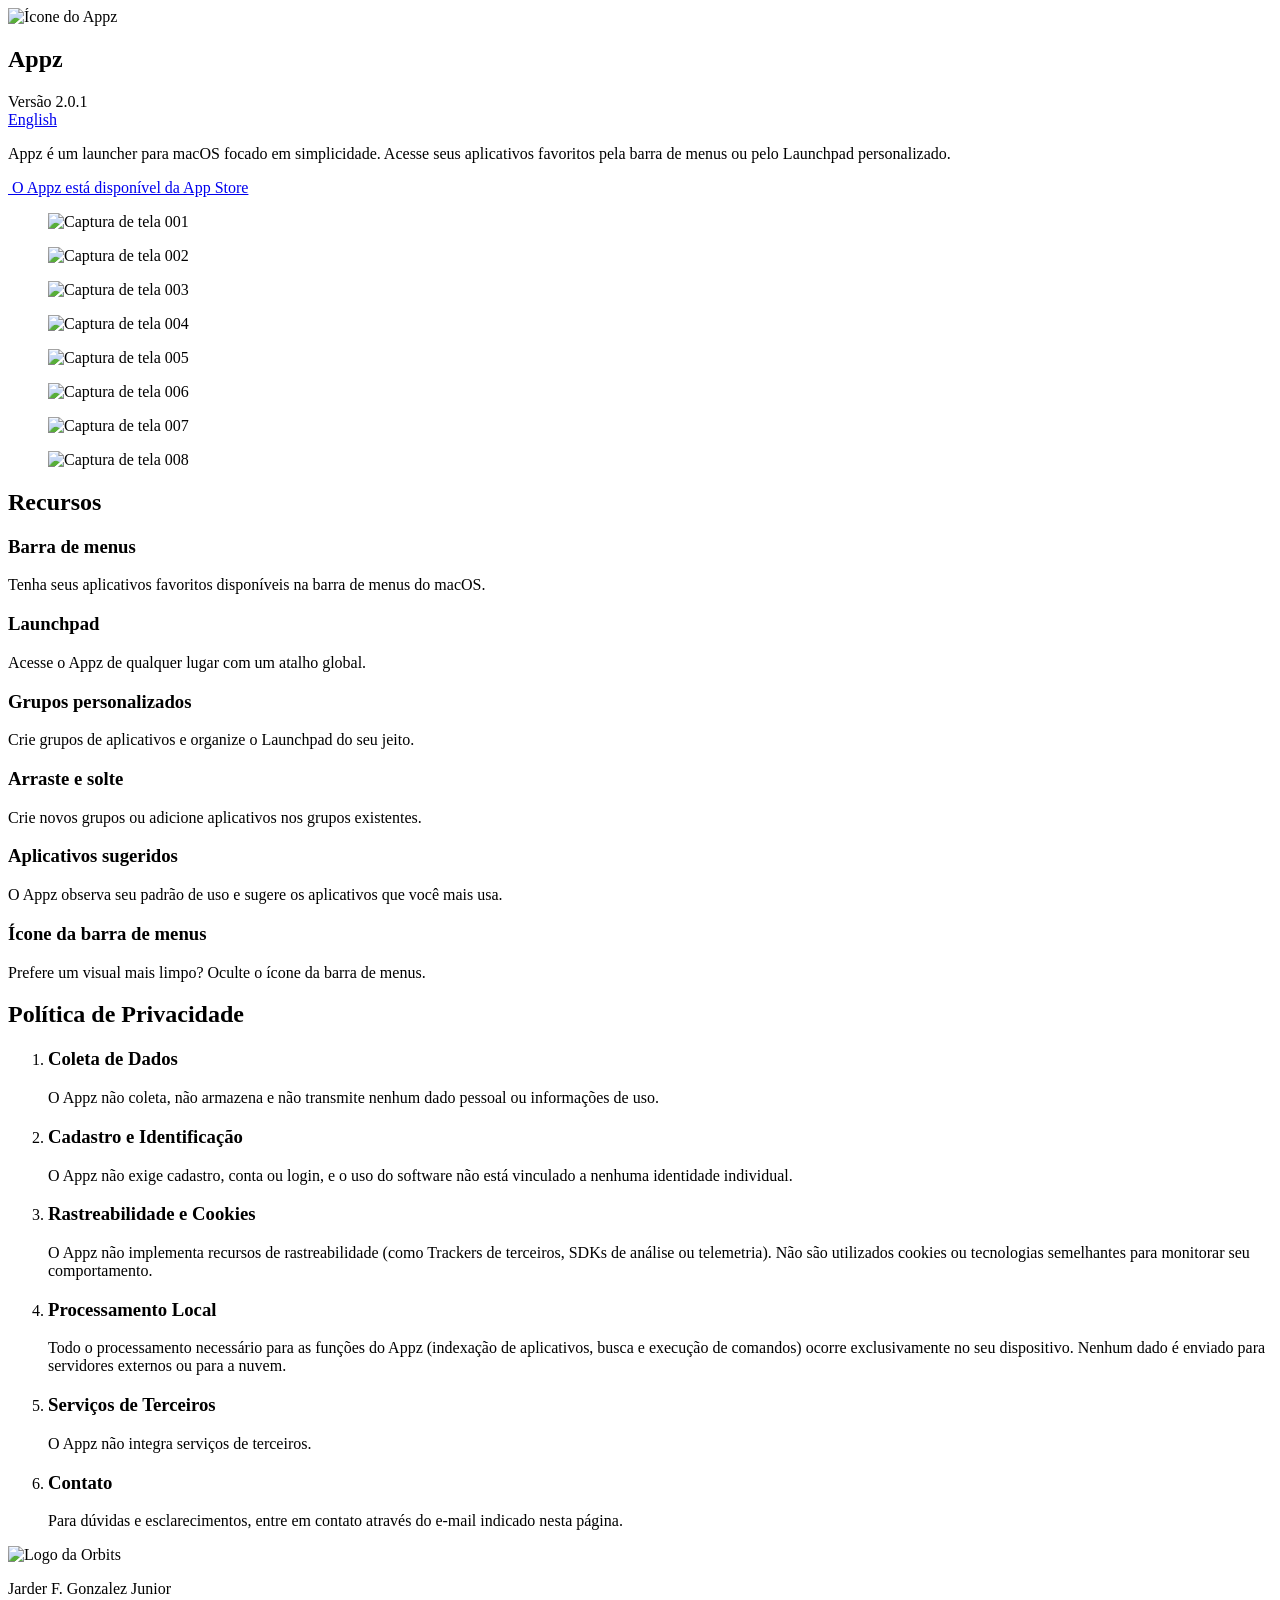
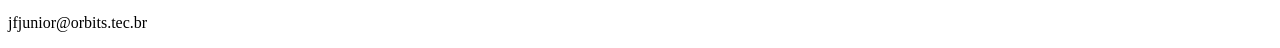
==== index.html @ dc132d1a "WIP" ====
<!doctype html>
<html lang="pt-BR">
  <head>
    <meta charset="UTF-8" />
    <meta name="viewport" content="width=device-width, initial-scale=1.0" />
    <title>Appz</title>
    <link rel="icon" href="assets/favicon.ico" sizes="any" />
    <link rel="icon" type="image/png" href="assets/favicon-32.png" sizes="32x32" />
    <link rel="icon" type="image/png" href="assets/favicon-16.png" sizes="16x16" />
    <link rel="apple-touch-icon" href="assets/appz-icon-128.png" />
    <link rel="stylesheet" href="style.css" />
  </head>
  <body>
    <main class="hero">
      <div class="hero-content">
        <section class="brand" aria-label="Apresentação do Appz">
          <div class="brand-main">
            <img
              src="assets/appz-icon-128.png"
              alt="Ícone do Appz"
              class="brand-icon"
              width="64"
              height="64"
            />
            <div class="brand-copy">
              <h1>Appz</h1>
              <span class="brand-version">Versão 2.0.1</span>
            </div>
          </div>
          <div class="brand-actions">
            <a class="brand-pill" href="index-en.html">English</a>
          </div>
        </section>

        <p class="hero-highlight">
          Appz é um launcher para macOS focado em simplicidade. Acesse seus aplicativos
          favoritos pela barra de menus ou pelo Launchpad personalizado.
        </p>
        <a
          class="appstore-note"
          href="https://apps.apple.com/br/app/appz/id6760345561?mt=12"
          aria-label="Abrir Appz na App Store"
        >
          <img
            class="appstore-note-icon"
            src="assets/app-store-logo.png"
            alt=""
            aria-hidden="true"
          />
          <span>O Appz está disponível da App Store</span>
        </a>
        <section class="carousel" aria-label="Capturas de tela do Appz">
          <div class="carousel-viewport">
            <div class="carousel-track">
              <figure class="slide" style="--slide-delay: 0">
                <img src="assets/carrossel/001.png" alt="Captura de tela 001" />
              </figure>
              <figure class="slide" style="--slide-delay: 1">
                <img src="assets/carrossel/002.png" alt="Captura de tela 002" />
              </figure>
              <figure class="slide" style="--slide-delay: 2">
                <img src="assets/carrossel/003.png" alt="Captura de tela 003" />
              </figure>
              <figure class="slide" style="--slide-delay: 3">
                <img src="assets/carrossel/004.png" alt="Captura de tela 004" />
              </figure>
              <figure class="slide" style="--slide-delay: 4">
                <img src="assets/carrossel/005.png" alt="Captura de tela 005" />
              </figure>
              <figure class="slide" style="--slide-delay: 5">
                <img src="assets/carrossel/006.png" alt="Captura de tela 006" />
              </figure>
              <figure class="slide" style="--slide-delay: 6">
                <img src="assets/carrossel/007.png" alt="Captura de tela 007" />
              </figure>
              <figure class="slide" style="--slide-delay: 7">
                <img src="assets/carrossel/008.png" alt="Captura de tela 008" />
              </figure>
            </div>
          </div>
        </section>

        <section id="recursos" class="features" aria-label="Recursos do Appz">
          <h2>Recursos</h2>
          <div class="features-grid">
            <article class="feature-card">
              <h3>Barra de menus</h3>
              <p>Tenha seus aplicativos favoritos disponíveis na barra de menus do macOS.</p>
            </article>
            <article class="feature-card">
              <h3>Launchpad</h3>
              <p>Acesse o Appz de qualquer lugar com um atalho global.</p>
            </article>
            <article class="feature-card">
              <h3>Grupos personalizados</h3>
              <p>Crie grupos de aplicativos e organize o Launchpad do seu jeito.</p>
            </article>
            <article class="feature-card">
              <h3>Arraste e solte</h3>
              <p>Crie novos grupos ou adicione aplicativos nos grupos existentes.</p>
            </article>
            <article class="feature-card">
              <h3>Aplicativos sugeridos</h3>
              <p>O Appz observa seu padrão de uso e sugere os aplicativos que você mais usa.</p>
            </article>
            <article class="feature-card">
              <h3>Ícone da barra de menus</h3>
              <p>Prefere um visual mais limpo? Oculte o ícone da barra de menus.</p>
            </article>
          </div>
        </section>

        <section id="privacidade" class="privacy" aria-label="Política de privacidade do Appz">
          <h2>Política de Privacidade</h2>
          <ol>
            <li>
              <h3>Coleta de Dados</h3>
              <p>O Appz não coleta, não armazena e não transmite nenhum dado pessoal ou informações de uso.</p>
            </li>
            <li>
              <h3>Cadastro e Identificação</h3>
              <p>
                O Appz não exige cadastro, conta ou login, e o uso do software não está vinculado a
                nenhuma identidade individual.
              </p>
            </li>
            <li>
              <h3>Rastreabilidade e Cookies</h3>
              <p>
                O Appz não implementa recursos de rastreabilidade (como Trackers de terceiros, SDKs de
                análise ou telemetria). Não são utilizados cookies ou tecnologias semelhantes para
                monitorar seu comportamento.
              </p>
            </li>
            <li>
              <h3>Processamento Local</h3>
              <p>
                Todo o processamento necessário para as funções do Appz (indexação de aplicativos, busca
                e execução de comandos) ocorre exclusivamente no seu dispositivo. Nenhum dado é enviado
                para servidores externos ou para a nuvem.
              </p>
            </li>
            <li>
              <h3>Serviços de Terceiros</h3>
              <p>O Appz não integra serviços de terceiros.</p>
            </li>
            <li>
              <h3>Contato</h3>
              <p>Para dúvidas e esclarecimentos, entre em contato através do e-mail indicado nesta página.</p>
            </li>
          </ol>
        </section>

        <footer class="site-footer">
          <img
            src="assets/orbits-logo-light.png"
            alt="Logo da Orbits"
            class="site-footer-logo"
          />
          <div class="site-footer-copy">
            <p class="site-footer-name">Jarder F. Gonzalez Junior</p>
            <p class="site-footer-email">jfjunior@orbits.tec.br</p>
          </div>
        </footer>
      </div>
    </main>
  </body>
</html>
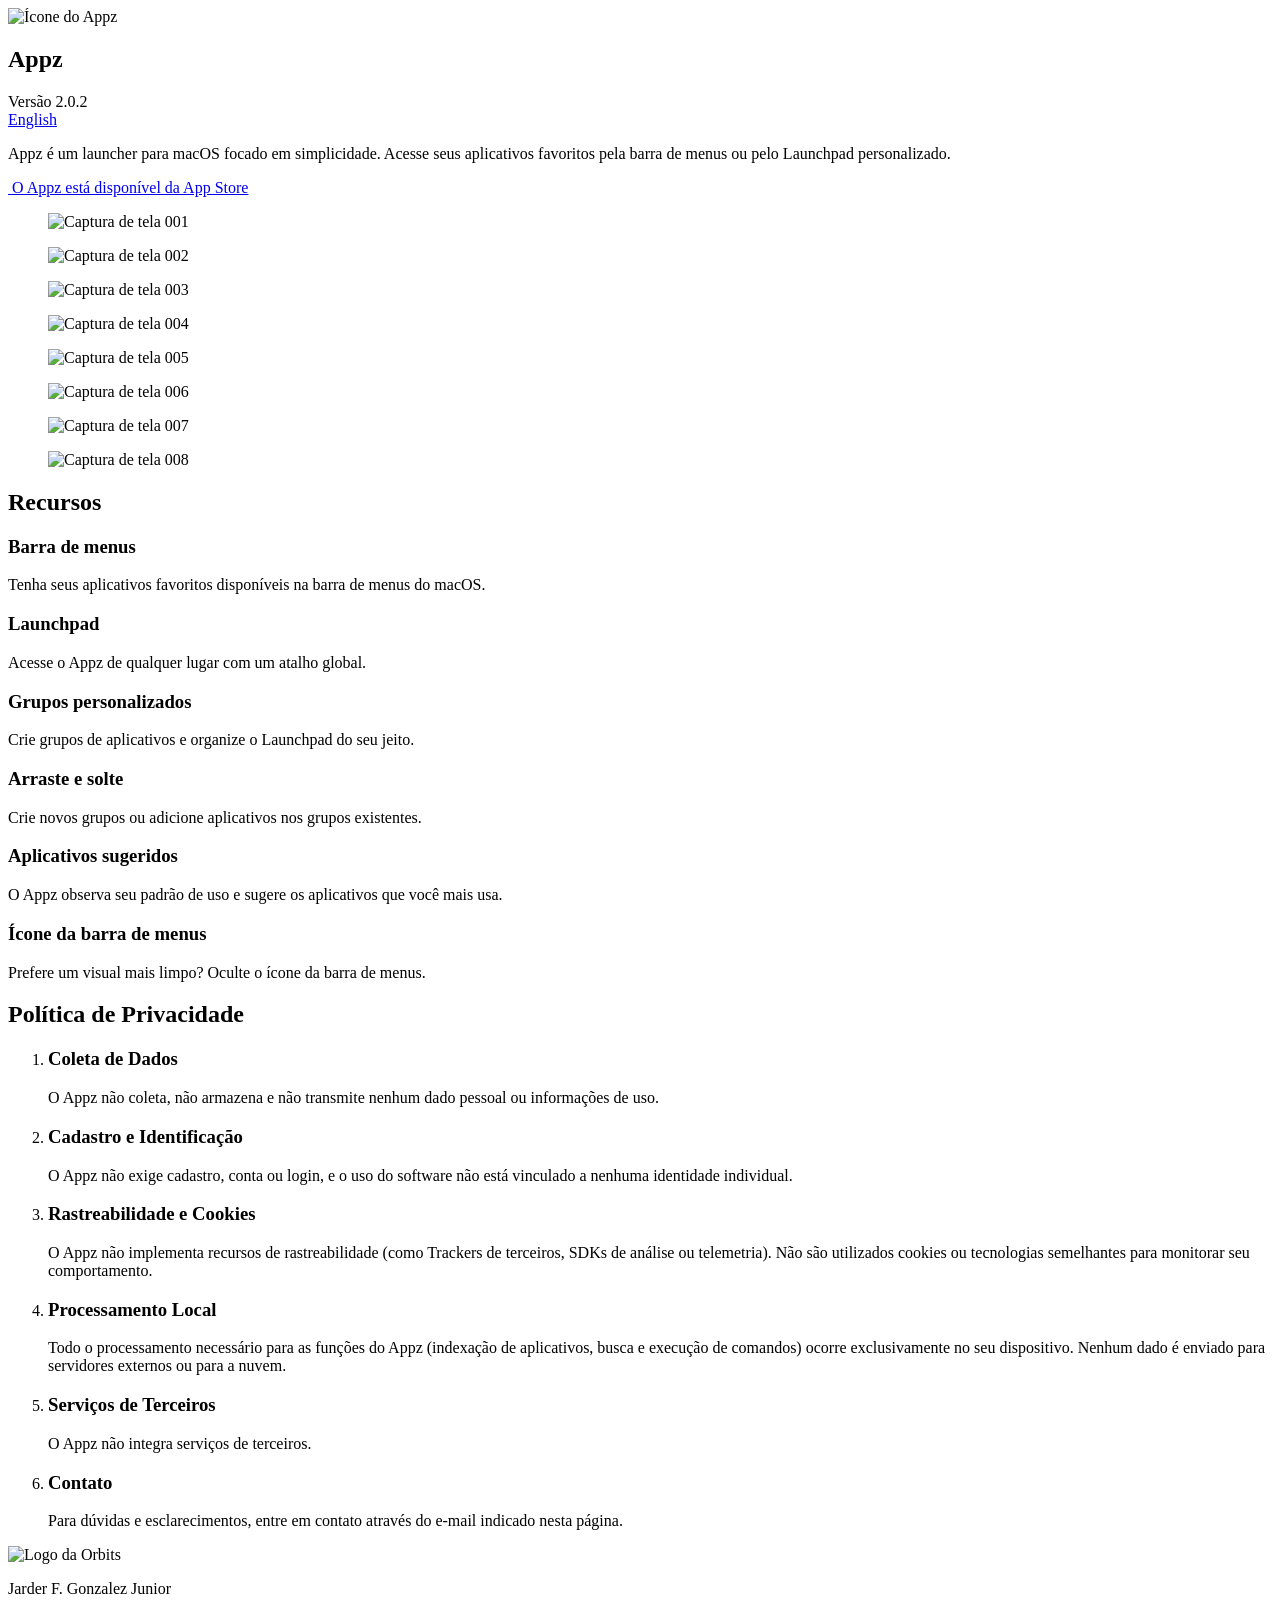
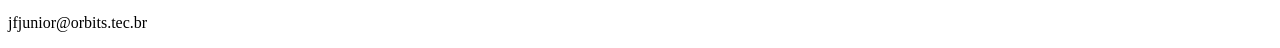
==== commit 68e76d95: "Update brand version to 2.0.2" ====
--- a/index.html
+++ b/index.html
@@ -24,7 +24,7 @@
             />
             <div class="brand-copy">
               <h1>Appz</h1>
-              <span class="brand-version">Versão 2.0.1</span>
+              <span class="brand-version">Versão 2.0.2</span>
             </div>
           </div>
           <div class="brand-actions">
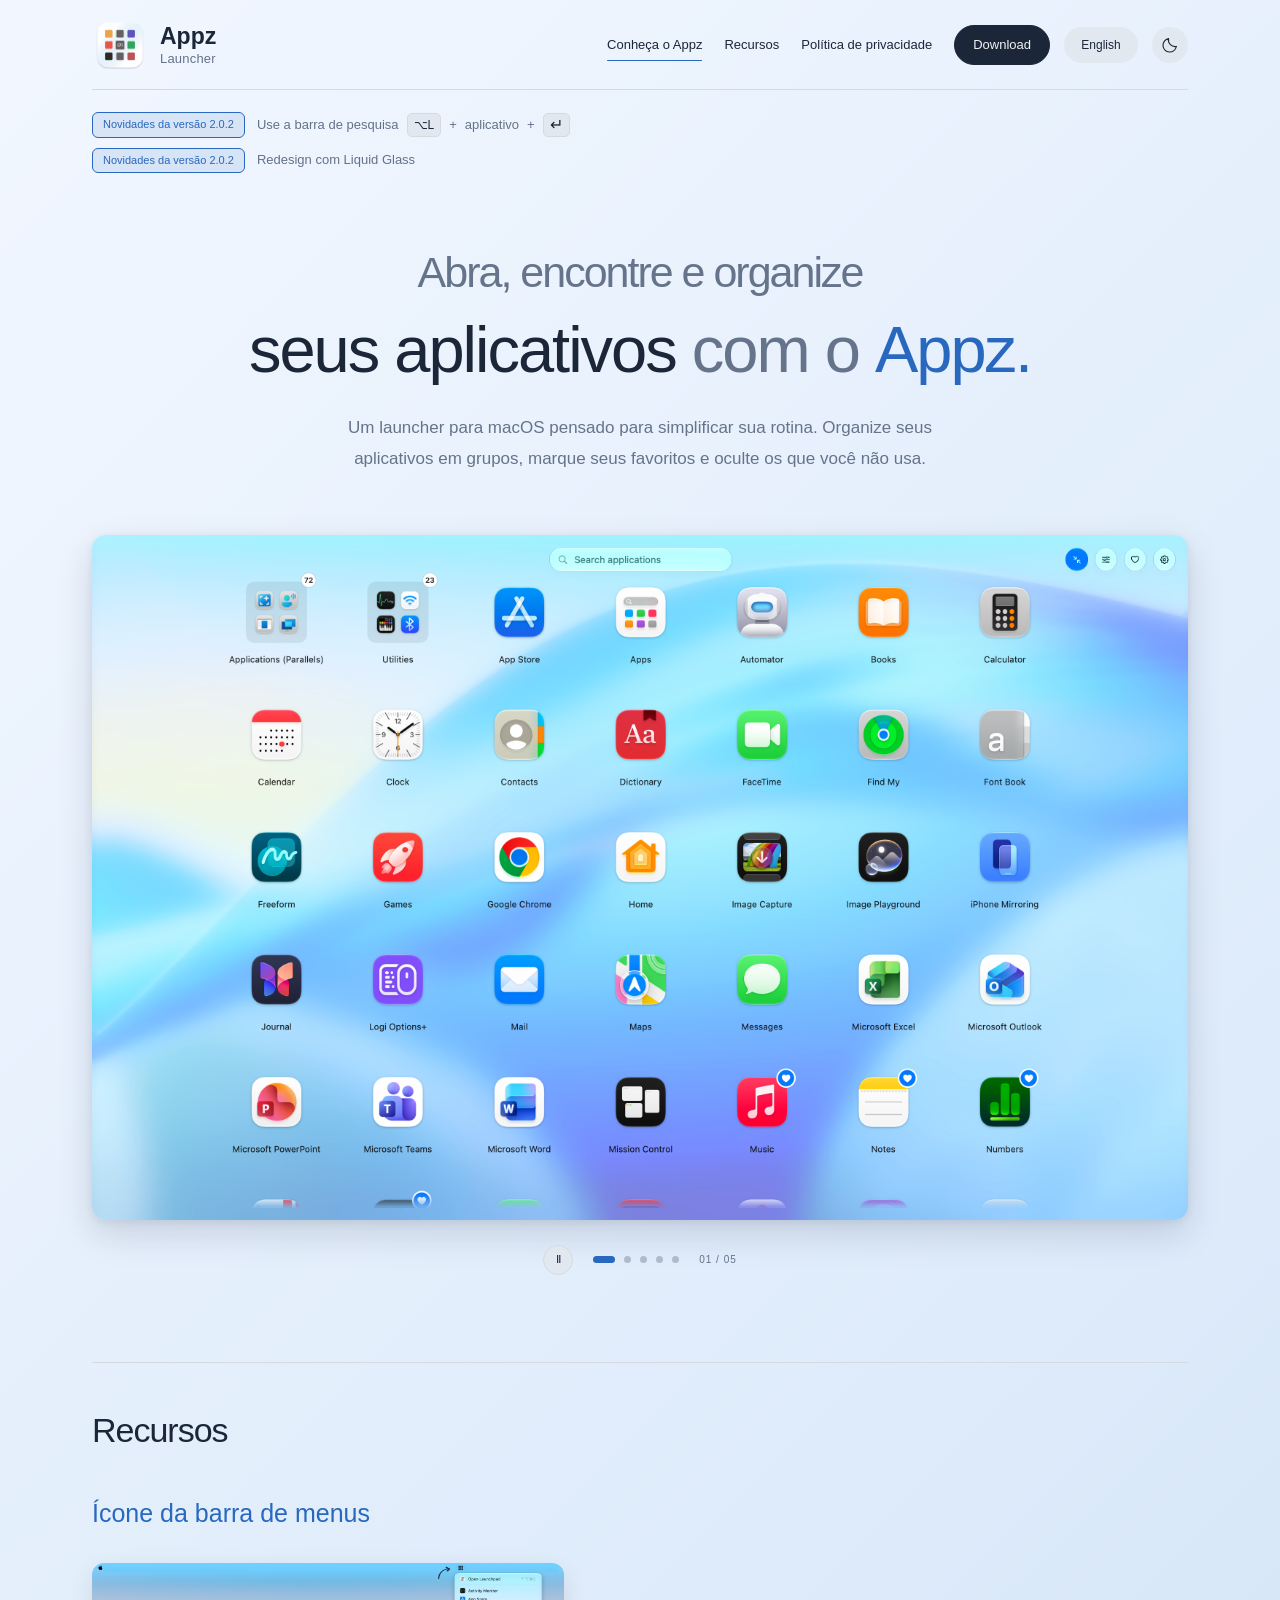
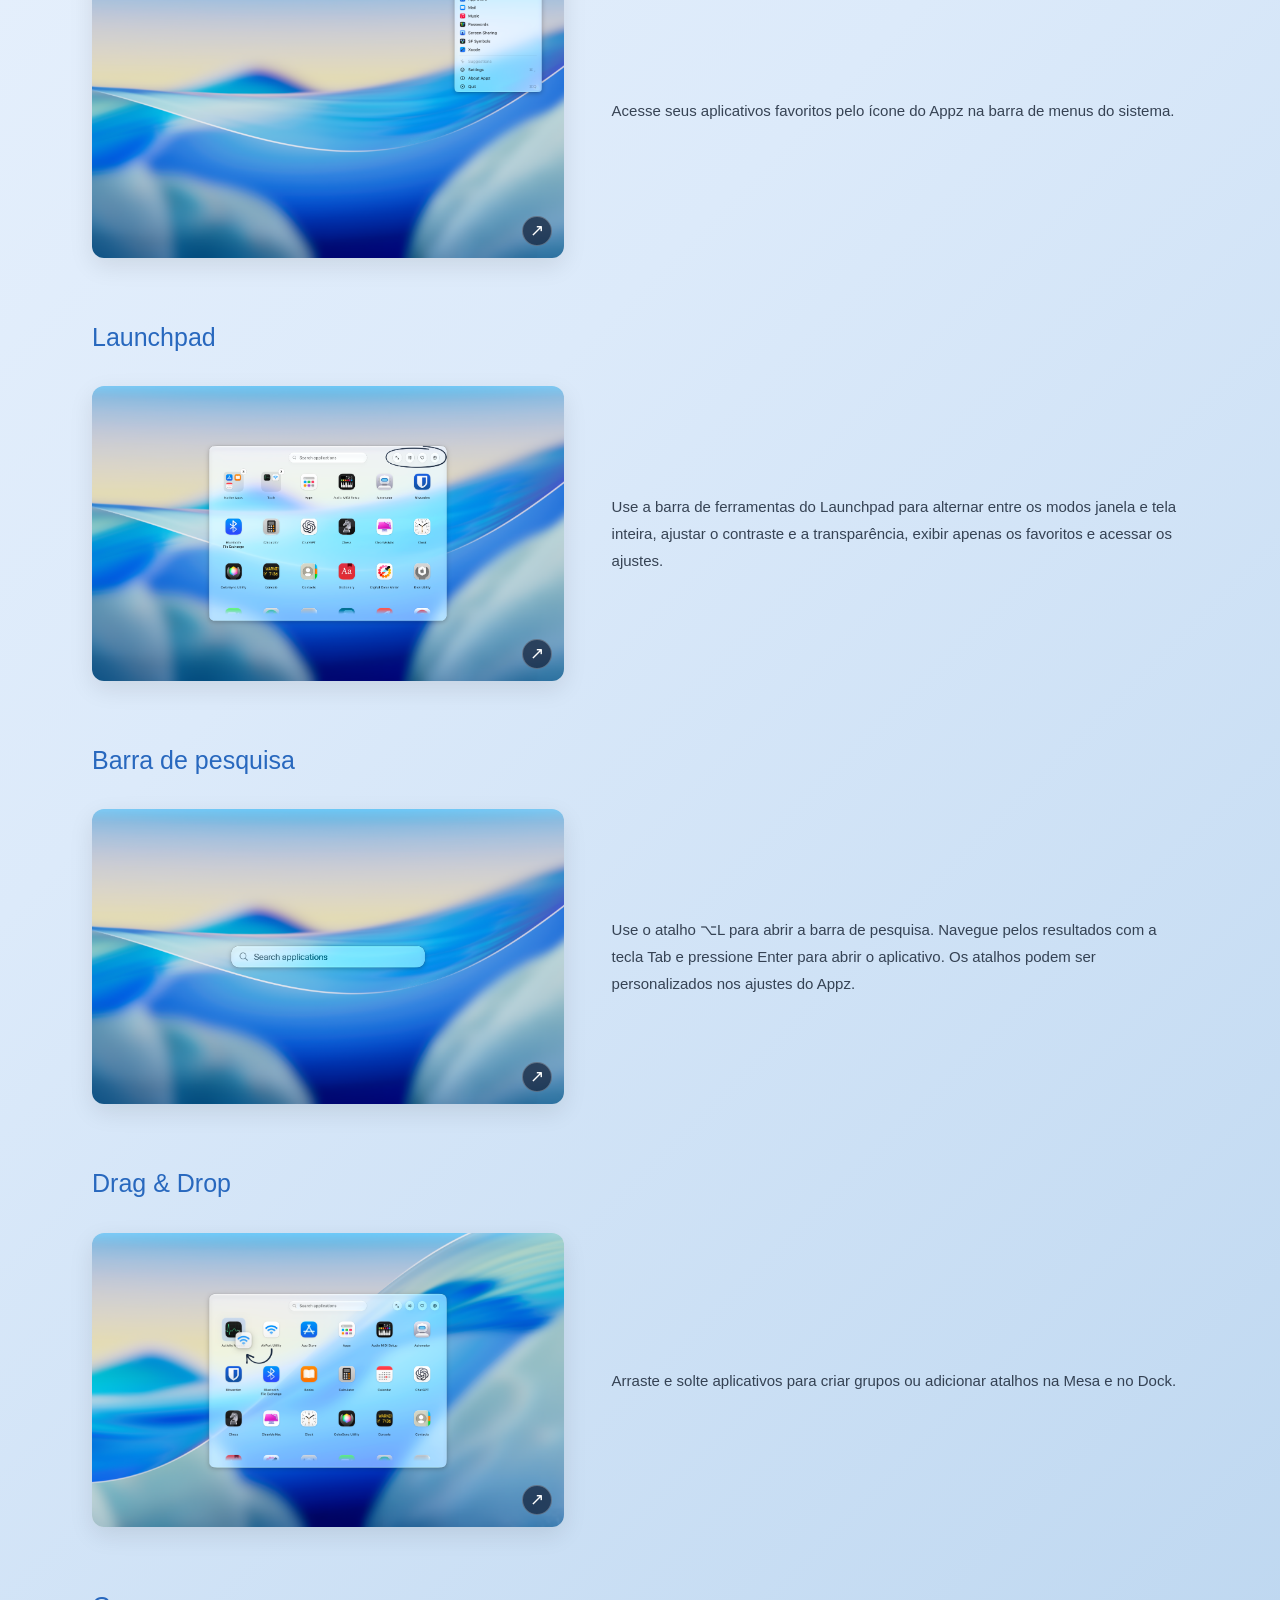
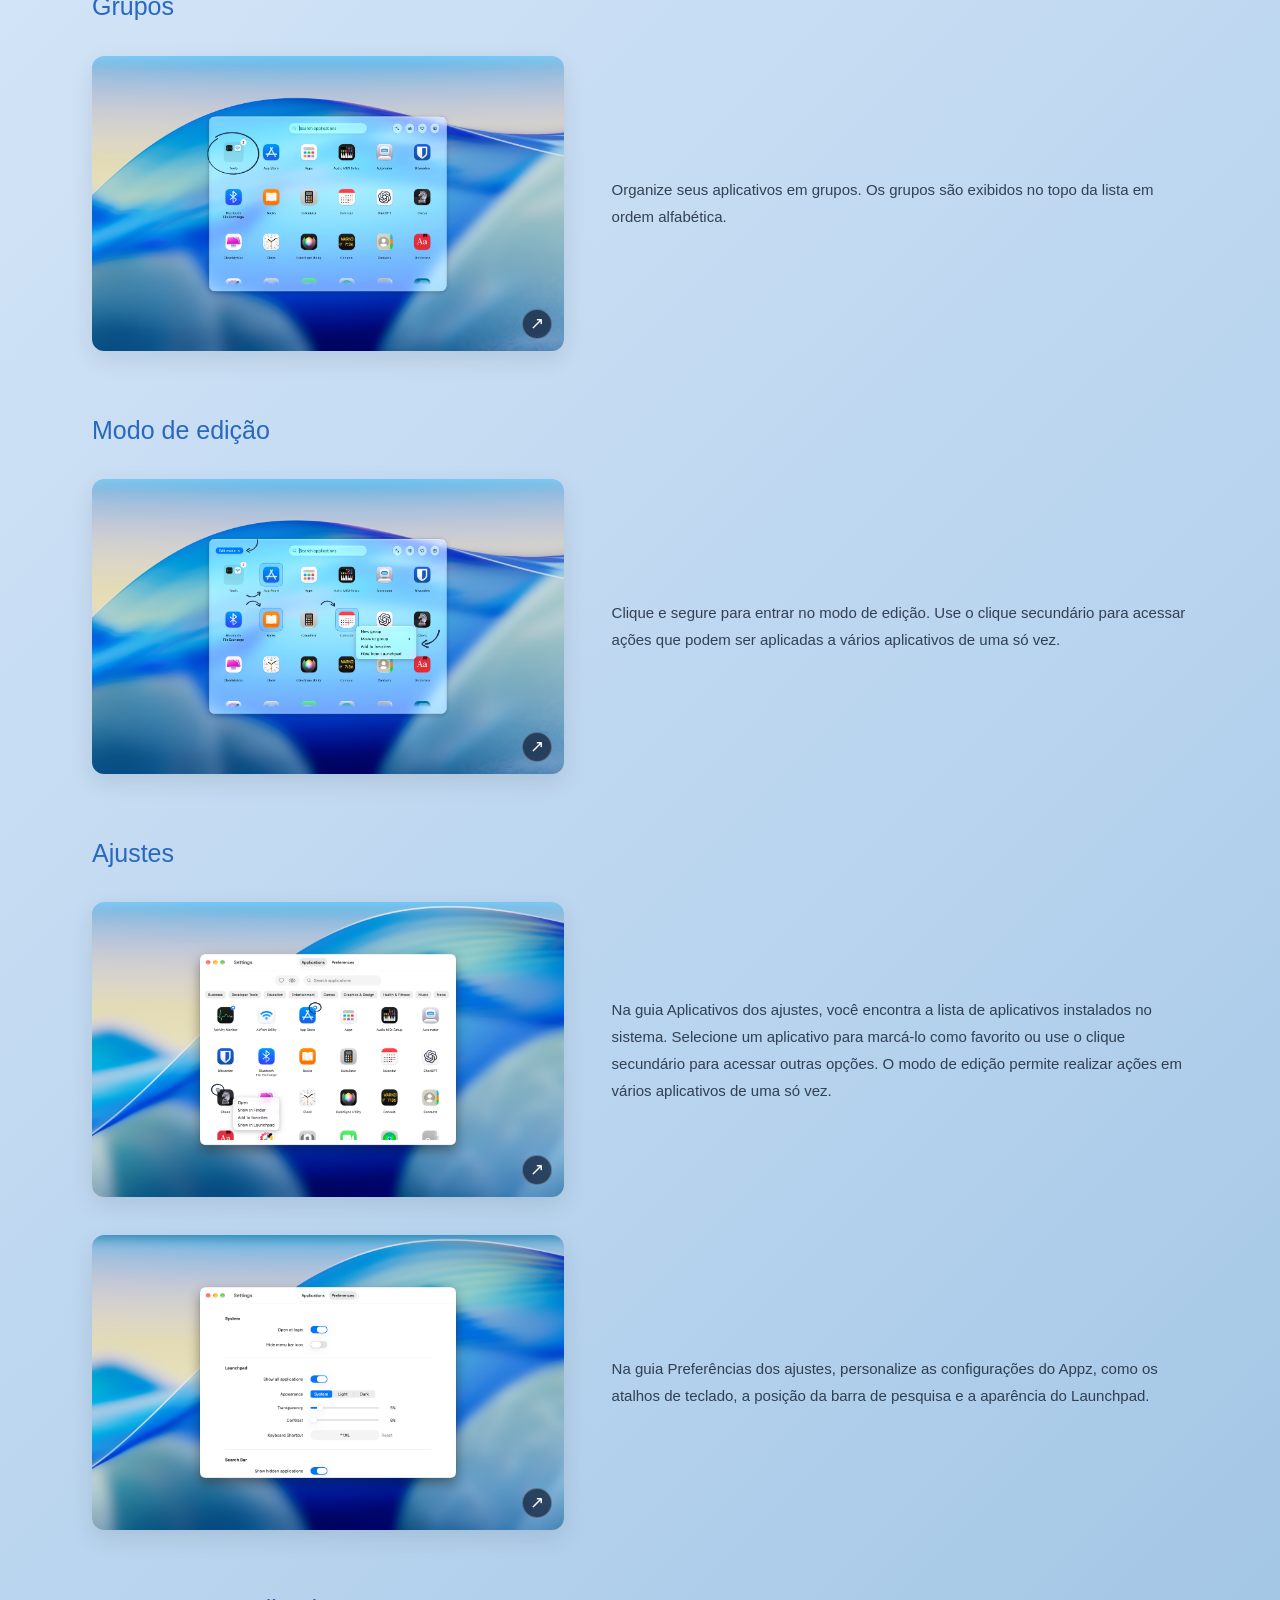
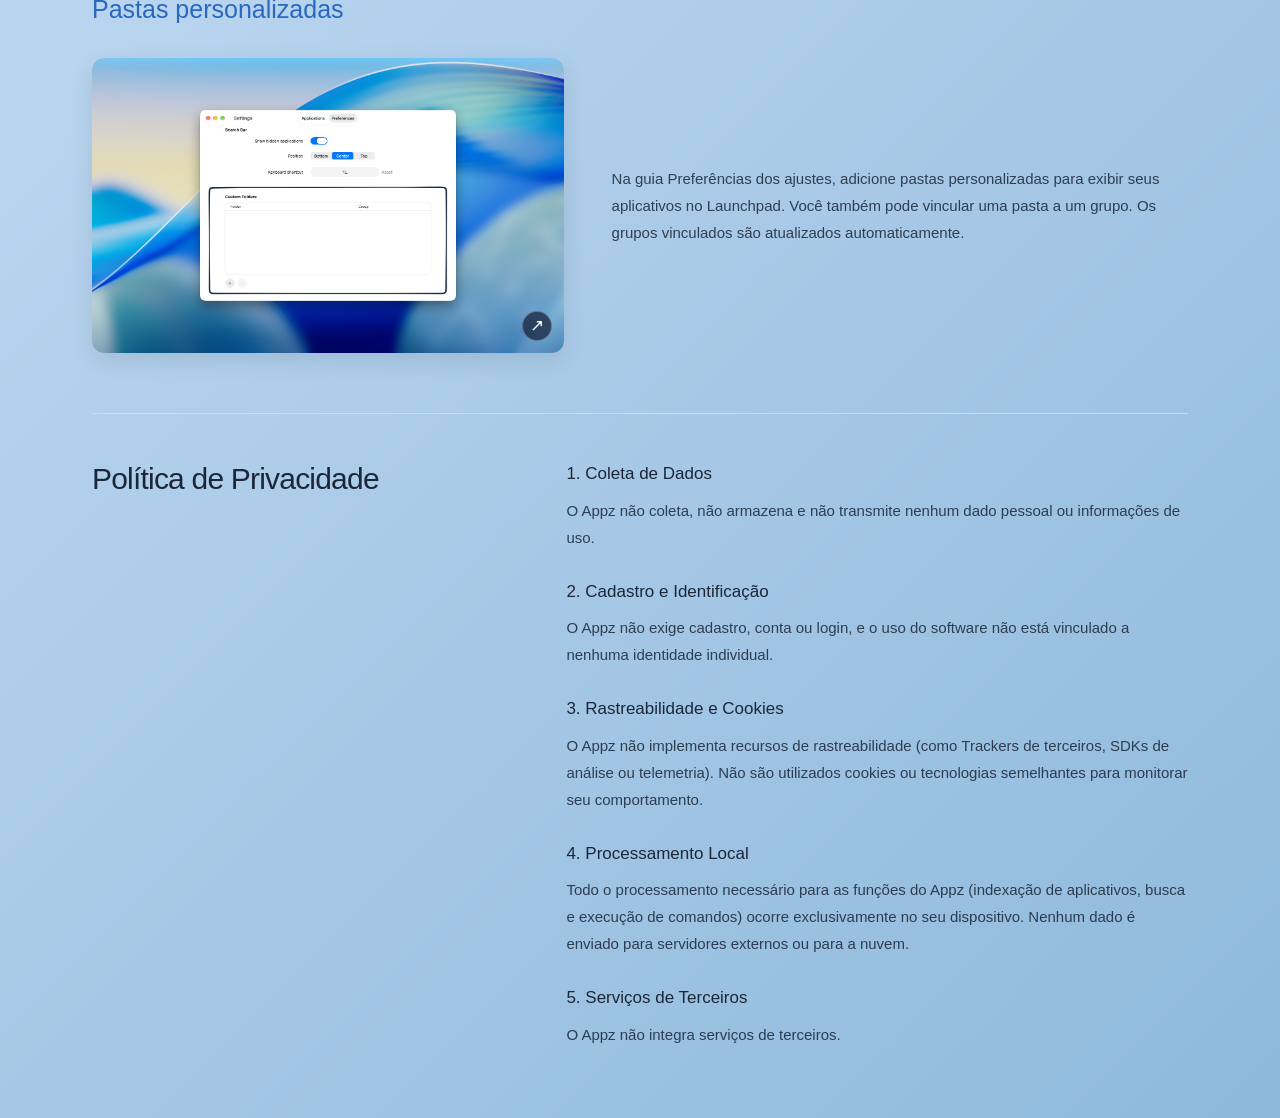
==== commit 43e7e04d: "Release 2.0.2" ====
--- a/index.html
+++ b/index.html
@@ -1,168 +1,84 @@
 <!doctype html>
 <html lang="pt-BR">
-  <head>
-    <meta charset="UTF-8" />
-    <meta name="viewport" content="width=device-width, initial-scale=1.0" />
-    <title>Appz</title>
-    <link rel="icon" href="assets/favicon.ico" sizes="any" />
-    <link rel="icon" type="image/png" href="assets/favicon-32.png" sizes="32x32" />
-    <link rel="icon" type="image/png" href="assets/favicon-16.png" sizes="16x16" />
-    <link rel="apple-touch-icon" href="assets/appz-icon-128.png" />
-    <link rel="stylesheet" href="style.css" />
-  </head>
-  <body>
-    <main class="hero">
-      <div class="hero-content">
-        <section class="brand" aria-label="Apresentação do Appz">
-          <div class="brand-main">
-            <img
-              src="assets/appz-icon-128.png"
-              alt="Ícone do Appz"
-              class="brand-icon"
-              width="64"
-              height="64"
-            />
-            <div class="brand-copy">
-              <h1>Appz</h1>
-              <span class="brand-version">Versão 2.0.2</span>
-            </div>
-          </div>
-          <div class="brand-actions">
-            <a class="brand-pill" href="index-en.html">English</a>
-          </div>
-        </section>
+<head>
+<meta charset="utf-8"><meta name="viewport" content="width=device-width,initial-scale=1"><meta name="theme-color" content="#0c1017"><meta name="description" content="Conheça o Appz, um launcher nativo em Swift para macOS. Seus aplicativos a um atalho de distância."><title>Appz — Abra, encontre e organize seus aplicativos.</title><link rel="icon" href="assets/appz-icon.png"><link rel="stylesheet" href="styles.css?v=release-rows-26"><script src="i18n.js?v=release-note-25"></script><script src="app.js?v=sheet-align-23"></script>
+</head>
+<body>
+<a class="skip" href="#conheca">Pular para o conteúdo</a>
+<header class="nav wrap">
+<a class="brand" href="#conheca" aria-label="Appz, início"><img src="assets/appz-icon.png" alt="" width="56" height="56"><span class="brand-name"><strong>Appz</strong><span class="brand-subtitle">Launcher</span></span></a>
+<div class="nav-right"><nav aria-label="Navegação principal"><a href="#conheca" aria-current="page">Conheça o Appz</a><a href="#recursos">Recursos</a><a href="#privacidade">Política de privacidade</a><a href="https://apps.apple.com/br/app/appz/id6760345561?mt=12" target="_blank" rel="noopener noreferrer" aria-label="Download do Appz na App Store (abre em nova aba)">Download</a></nav><button class="language-toggle" type="button" aria-label="Switch to English" title="Switch to English"><span aria-hidden="true">English</span></button><button class="theme-toggle" type="button" aria-label="Ativar tema claro" title="Ativar tema claro"><svg class="sun" viewBox="0 0 24 24" fill="none" stroke="currentColor" stroke-width="1.5" aria-hidden="true"><circle cx="12" cy="12" r="4"/><path d="M12 2v2m0 16v2M2 12h2m16 0h2M5 5l1.5 1.5m11 11L19 19M5 19l1.5-1.5m11-11L19 5"/></svg><svg class="moon" viewBox="0 0 24 24" fill="none" stroke="currentColor" stroke-width="1.5" aria-hidden="true"><path d="M20.5 14A9 9 0 0 1 10 3.5 9 9 0 1 0 20.5 14Z"/></svg></button></div>
+</header>
+<div class="release-note wrap"><span class="release-tag">Novidades da versão 2.0.2</span><p><span>Use a barra de pesquisa</span> <span class="release-shortcut"><kbd>⌥L</kbd><span aria-hidden="true">+</span><span class="release-app">aplicativo</span><span aria-hidden="true">+</span><kbd class="return-key" aria-label="Enter">↵</kbd></span></p></div>
+<div class="release-note release-note-following wrap"><span class="release-tag">Novidades da versão 2.0.2</span><p>Redesign com Liquid Glass</p></div>
 
-        <p class="hero-highlight">
-          Appz é um launcher para macOS focado em simplicidade. Acesse seus aplicativos
-          favoritos pela barra de menus ou pelo Launchpad personalizado.
-        </p>
-        <a
-          class="appstore-note"
-          href="https://apps.apple.com/br/app/appz/id6760345561?mt=12"
-          aria-label="Abrir Appz na App Store"
-        >
-          <img
-            class="appstore-note-icon"
-            src="assets/app-store-logo.png"
-            alt=""
-            aria-hidden="true"
-          />
-          <span>O Appz está disponível da App Store</span>
-        </a>
-        <section class="carousel" aria-label="Capturas de tela do Appz">
-          <div class="carousel-viewport">
-            <div class="carousel-track">
-              <figure class="slide" style="--slide-delay: 0">
-                <img src="assets/carrossel/001.png" alt="Captura de tela 001" />
-              </figure>
-              <figure class="slide" style="--slide-delay: 1">
-                <img src="assets/carrossel/002.png" alt="Captura de tela 002" />
-              </figure>
-              <figure class="slide" style="--slide-delay: 2">
-                <img src="assets/carrossel/003.png" alt="Captura de tela 003" />
-              </figure>
-              <figure class="slide" style="--slide-delay: 3">
-                <img src="assets/carrossel/004.png" alt="Captura de tela 004" />
-              </figure>
-              <figure class="slide" style="--slide-delay: 4">
-                <img src="assets/carrossel/005.png" alt="Captura de tela 005" />
-              </figure>
-              <figure class="slide" style="--slide-delay: 5">
-                <img src="assets/carrossel/006.png" alt="Captura de tela 006" />
-              </figure>
-              <figure class="slide" style="--slide-delay: 6">
-                <img src="assets/carrossel/007.png" alt="Captura de tela 007" />
-              </figure>
-              <figure class="slide" style="--slide-delay: 7">
-                <img src="assets/carrossel/008.png" alt="Captura de tela 008" />
-              </figure>
-            </div>
-          </div>
-        </section>
+<main>
+<section class="hero wrap" id="conheca" aria-label="Conheça o Appz"><h1><span class="headline-lead">Abra, encontre e organize</span><span class="headline-main">seus aplicativos <span class="headline-soft">com o</span> <span class="headline-appz">Appz.</span></span></h1>
+<p class="hero-description">Um launcher para macOS pensado para simplificar sua rotina. Organize seus aplicativos em grupos, marque seus favoritos e oculte os que você não usa.</p>
+<div class="product carousel" role="region" aria-roledescription="carrossel" aria-label="Imagens do Appz"><div class="carousel-viewport" tabindex="0" aria-label="Use as setas do teclado ou arraste para navegar"><div class="carousel-track"><div class="slide" role="group" aria-roledescription="slide" aria-label="1 de 5"><img src="assets/01.png" alt="Interface principal do Appz com busca, aplicativos, pastas e favoritos." width="3006" height="1902" draggable="false" fetchpriority="high"></div><div class="slide" role="group" aria-roledescription="slide" aria-label="2 de 5"><img src="assets/02.png" alt="Appz — captura de tela 02." width="2880" height="1800" draggable="false" ></div><div class="slide" role="group" aria-roledescription="slide" aria-label="3 de 5"><img src="assets/03.png" alt="Appz — captura de tela 03." width="2880" height="1800" draggable="false" ></div><div class="slide" role="group" aria-roledescription="slide" aria-label="4 de 5"><img src="assets/04.png" alt="Appz — captura de tela 04." width="2880" height="1800" draggable="false" ></div><div class="slide" role="group" aria-roledescription="slide" aria-label="5 de 5"><img src="assets/05.png" alt="Appz — captura de tela 05." width="2880" height="1800" draggable="false" ></div></div></div><div class="carousel-controls"><button class="carousel-pause" type="button" aria-label="Pausar apresentação">Ⅱ</button><div class="carousel-dots" aria-label="Escolher imagem"><button type="button" data-slide="0" aria-label="Mostrar imagem 1" aria-current="true"></button><button type="button" data-slide="1" aria-label="Mostrar imagem 2" aria-current="false"></button><button type="button" data-slide="2" aria-label="Mostrar imagem 3" aria-current="false"></button><button type="button" data-slide="3" aria-label="Mostrar imagem 4" aria-current="false"></button><button type="button" data-slide="4" aria-label="Mostrar imagem 5" aria-current="false"></button></div><span class="carousel-count" aria-live="off">01 / 05</span></div></div>
+</section>
 
-        <section id="recursos" class="features" aria-label="Recursos do Appz">
-          <h2>Recursos</h2>
-          <div class="features-grid">
-            <article class="feature-card">
-              <h3>Barra de menus</h3>
-              <p>Tenha seus aplicativos favoritos disponíveis na barra de menus do macOS.</p>
-            </article>
-            <article class="feature-card">
-              <h3>Launchpad</h3>
-              <p>Acesse o Appz de qualquer lugar com um atalho global.</p>
-            </article>
-            <article class="feature-card">
-              <h3>Grupos personalizados</h3>
-              <p>Crie grupos de aplicativos e organize o Launchpad do seu jeito.</p>
-            </article>
-            <article class="feature-card">
-              <h3>Arraste e solte</h3>
-              <p>Crie novos grupos ou adicione aplicativos nos grupos existentes.</p>
-            </article>
-            <article class="feature-card">
-              <h3>Aplicativos sugeridos</h3>
-              <p>O Appz observa seu padrão de uso e sugere os aplicativos que você mais usa.</p>
-            </article>
-            <article class="feature-card">
-              <h3>Ícone da barra de menus</h3>
-              <p>Prefere um visual mais limpo? Oculte o ícone da barra de menus.</p>
-            </article>
-          </div>
-        </section>
+<section class="resources wrap" id="recursos" aria-labelledby="resources-title">
+<h2 id="resources-title">Recursos</h2>
+<div class="resource-subsection"><h3>Ícone da barra de menus</h3>
+<article class="resource-row">
+<button type="button" class="resource-image" data-images="resources/menubar_01.png" aria-label="Explorar imagem do Ícone da barra de menus"><img src="resources/menubar_01.png" alt="Appz — Ícone da barra de menus." loading="lazy"><span class="expand-mark" aria-hidden="true">↗</span></button>
+<div class="resource-copy"><p>Acesse seus aplicativos favoritos pelo ícone do Appz na barra de menus do sistema.</p></div>
+</article></div>
 
-        <section id="privacidade" class="privacy" aria-label="Política de privacidade do Appz">
-          <h2>Política de Privacidade</h2>
-          <ol>
-            <li>
-              <h3>Coleta de Dados</h3>
-              <p>O Appz não coleta, não armazena e não transmite nenhum dado pessoal ou informações de uso.</p>
-            </li>
-            <li>
-              <h3>Cadastro e Identificação</h3>
-              <p>
-                O Appz não exige cadastro, conta ou login, e o uso do software não está vinculado a
-                nenhuma identidade individual.
-              </p>
-            </li>
-            <li>
-              <h3>Rastreabilidade e Cookies</h3>
-              <p>
-                O Appz não implementa recursos de rastreabilidade (como Trackers de terceiros, SDKs de
-                análise ou telemetria). Não são utilizados cookies ou tecnologias semelhantes para
-                monitorar seu comportamento.
-              </p>
-            </li>
-            <li>
-              <h3>Processamento Local</h3>
-              <p>
-                Todo o processamento necessário para as funções do Appz (indexação de aplicativos, busca
-                e execução de comandos) ocorre exclusivamente no seu dispositivo. Nenhum dado é enviado
-                para servidores externos ou para a nuvem.
-              </p>
-            </li>
-            <li>
-              <h3>Serviços de Terceiros</h3>
-              <p>O Appz não integra serviços de terceiros.</p>
-            </li>
-            <li>
-              <h3>Contato</h3>
-              <p>Para dúvidas e esclarecimentos, entre em contato através do e-mail indicado nesta página.</p>
-            </li>
-          </ol>
-        </section>
+<div class="resource-subsection"><h3>Launchpad</h3>
+<article class="resource-row">
+<button type="button" class="resource-image" data-images="resources/launcher_01.png,resources/launcher_02.png,resources/launcher_03.png,resources/launcher_04.png" aria-label="Explorar imagens do Launchpad"><img src="resources/launcher_01.png" alt="Appz — Launchpad, imagem 1." loading="lazy"><span class="expand-mark" aria-hidden="true">↗</span></button>
+<div class="resource-copy"><p>Use a barra de ferramentas do Launchpad para alternar entre os modos janela e tela inteira, ajustar o contraste e a transparência, exibir apenas os favoritos e acessar os ajustes.</p></div>
+</article></div>
+<div class="resource-subsection"><h3>Barra de pesquisa</h3>
+<article class="resource-row">
+<button type="button" class="resource-image" data-images="resources/searchbar_01.png,resources/searchbar_02.png" aria-label="Explorar imagens da Barra de pesquisa"><img src="resources/searchbar_01.png" alt="Appz — Barra de pesquisa, imagem 1." loading="lazy"><span class="expand-mark" aria-hidden="true">↗</span></button>
+<div class="resource-copy"><p>Use o atalho ⌥L para abrir a barra de pesquisa. Navegue pelos resultados com a tecla Tab e pressione Enter para abrir o aplicativo. Os atalhos podem ser personalizados nos ajustes do Appz.</p></div>
+</article></div>
 
-        <footer class="site-footer">
-          <img
-            src="assets/orbits-logo-light.png"
-            alt="Logo da Orbits"
-            class="site-footer-logo"
-          />
-          <div class="site-footer-copy">
-            <p class="site-footer-name">Jarder F. Gonzalez Junior</p>
-            <p class="site-footer-email">jfjunior@orbits.tec.br</p>
-          </div>
-        </footer>
-      </div>
-    </main>
-  </body>
-</html>
+
+<div class="resource-subsection"><h3>Drag &amp; Drop</h3>
+<article class="resource-row">
+<button type="button" class="resource-image" data-images="resources/drag_01.png,resources/drag_02.png,resources/drag_03.png" aria-label="Explorar imagens de Drag &amp; Drop"><img src="resources/drag_01.png" alt="Appz — Drag &amp; Drop, imagem 1." loading="lazy"><span class="expand-mark" aria-hidden="true">↗</span></button>
+<div class="resource-copy"><p>Arraste e solte aplicativos para criar grupos ou adicionar atalhos na Mesa e no Dock.</p></div>
+</article></div>
+<div class="resource-subsection"><h3>Grupos</h3>
+<article class="resource-row">
+<button type="button" class="resource-image" data-images="resources/group_01.png,resources/group_02.png,resources/group_03.png" aria-label="Explorar imagens de Grupos"><img src="resources/group_01.png" alt="Appz — Grupos, imagem 1." loading="lazy"><span class="expand-mark" aria-hidden="true">↗</span></button>
+<div class="resource-copy"><p>Organize seus aplicativos em grupos. Os grupos são exibidos no topo da lista em ordem alfabética.</p></div>
+</article></div>
+<div class="resource-subsection"><h3>Modo de edição</h3>
+<article class="resource-row">
+<button type="button" class="resource-image" data-images="resources/edit_01.png,resources/edit_02.png" aria-label="Explorar imagens do Modo de edição"><img src="resources/edit_01.png" alt="Appz — Modo de edição, imagem 1." loading="lazy"><span class="expand-mark" aria-hidden="true">↗</span></button>
+<div class="resource-copy"><p>Clique e segure para entrar no modo de edição. Use o clique secundário para acessar ações que podem ser aplicadas a vários aplicativos de uma só vez.</p></div>
+</article></div>
+<div class="resource-subsection"><h3>Ajustes</h3>
+<article class="resource-row">
+<button type="button" class="resource-image" data-images="resources/settings_01.png,resources/settings_02.png" aria-label="Explorar imagens de Ajustes"><img src="resources/settings_01.png" alt="Appz — Ajustes, imagem 1." loading="lazy"><span class="expand-mark" aria-hidden="true">↗</span></button>
+<div class="resource-copy"><p>Na guia Aplicativos dos ajustes, você encontra a lista de aplicativos instalados no sistema. Selecione um aplicativo para marcá-lo como favorito ou use o clique secundário para acessar outras opções. O modo de edição permite realizar ações em vários aplicativos de uma só vez.</p></div>
+</article>
+<article class="resource-row">
+<button type="button" class="resource-image" data-images="resources/settings_03.png" aria-label="Explorar imagem das Preferências"><img src="resources/settings_03.png" alt="Appz — Ajustes, guia Preferências." loading="lazy"><span class="expand-mark" aria-hidden="true">↗</span></button>
+<div class="resource-copy"><p>Na guia Preferências dos ajustes, personalize as configurações do Appz, como os atalhos de teclado, a posição da barra de pesquisa e a aparência do Launchpad.</p></div>
+</article></div>
+<div class="resource-subsection"><h3>Pastas personalizadas</h3>
+<article class="resource-row">
+<button type="button" class="resource-image" data-images="resources/settings_04.png,resources/settings_05.png,resources/settings_06.png,resources/settings_07.png,resources/settings_08.png,resources/settings_09.png" aria-label="Explorar imagens de Pastas personalizadas"><img src="resources/settings_04.png" alt="Appz — Pastas personalizadas, imagem 1." loading="lazy"><span class="expand-mark" aria-hidden="true">↗</span></button>
+<div class="resource-copy"><p>Na guia Preferências dos ajustes, adicione pastas personalizadas para exibir seus aplicativos no Launchpad. Você também pode vincular uma pasta a um grupo. Os grupos vinculados são atualizados automaticamente.</p></div>
+</article></div>
+</section>
+<section class="privacy wrap" id="privacidade" aria-labelledby="privacy-title">
+<div class="privacy-heading"><h2 id="privacy-title">Política de Privacidade</h2></div>
+<div class="privacy-content">
+<article><h3>1. Coleta de Dados</h3><p>O Appz não coleta, não armazena e não transmite nenhum dado pessoal ou informações de uso.</p></article>
+<article><h3>2. Cadastro e Identificação</h3><p>O Appz não exige cadastro, conta ou login, e o uso do software não está vinculado a nenhuma identidade individual.</p></article>
+<article><h3>3. Rastreabilidade e Cookies</h3><p>O Appz não implementa recursos de rastreabilidade (como Trackers de terceiros, SDKs de análise ou telemetria). Não são utilizados cookies ou tecnologias semelhantes para monitorar seu comportamento.</p></article>
+<article><h3>4. Processamento Local</h3><p>Todo o processamento necessário para as funções do Appz (indexação de aplicativos, busca e execução de comandos) ocorre exclusivamente no seu dispositivo. Nenhum dado é enviado para servidores externos ou para a nuvem.</p></article>
+<article><h3>5. Serviços de Terceiros</h3><p>O Appz não integra serviços de terceiros.</p></article>
+</div>
+</section>
+</main>
+
+<dialog class="resource-sheet" aria-labelledby="sheet-subsection"><div class="sheet-content"><div class="sheet-heading"><span class="sheet-subsection" id="sheet-subsection"></span><div class="sheet-actions"><div class="sheet-navigation"><button class="sheet-prev" type="button" aria-label="Imagem anterior"><svg viewBox="0 0 24 24" fill="none" stroke="currentColor" stroke-width="1.7" stroke-linecap="round" stroke-linejoin="round" aria-hidden="true"><path d="m14 6-6 6 6 6"/></svg></button><span class="sheet-position" aria-live="polite"></span><button class="sheet-next" type="button" aria-label="Próxima imagem"><svg viewBox="0 0 24 24" fill="none" stroke="currentColor" stroke-width="1.7" stroke-linecap="round" stroke-linejoin="round" aria-hidden="true"><path d="m10 6 6 6-6 6"/></svg></button></div><button class="sheet-expand" type="button" aria-label="Expandir painel" title="Expandir painel" aria-pressed="false"><svg viewBox="0 0 24 24" fill="none" stroke="currentColor" stroke-width="1.7" stroke-linecap="round" stroke-linejoin="round" aria-hidden="true"><path class="expand-icon" d="M8 3H3v5m13-5h5v5M3 16v5h5m13-5v5h-5"/><path class="restore-icon" d="M3 8h5V3m13 5h-5V3M8 21v-5H3m13 5v-5h5"/></svg></button><button class="sheet-close" type="button" aria-label="Fechar imagem ampliada"><svg viewBox="0 0 24 24" fill="none" stroke="currentColor" stroke-width="1.7" stroke-linecap="round" stroke-linejoin="round" aria-hidden="true"><path d="M6 6l12 12M18 6L6 18"/></svg></button></div></div><div class="sheet-media"><img class="sheet-image" alt=""></div><p class="sheet-text"></p></div></dialog>
+</body></html>
--- a/styles.css
+++ b/styles.css
@@ -0,0 +1,233 @@
+/* Themes */
+:root {
+  color-scheme: dark;
+  --bg: #0c1017;
+  --text: #edf2fa;
+  --heading-muted: #929fb1;
+  --muted: #95a5bc;
+  --accent: #7ab6ff;
+  --line: #273241;
+  --control: #202c3b;
+}
+:root[data-theme="light"] {
+  color-scheme: light;
+  --bg: #f1f2f4;
+  --text: #1b2738;
+  --heading-muted: #65748a;
+  --muted: #63728a;
+  --accent: #2868be;
+  --line: #d5dae1;
+  --control: #e2e8f0;
+}
+
+/* Base and navigation */
+* { box-sizing: border-box; }
+html { min-height: 100%; background: #183653; scroll-behavior: smooth; scroll-padding-top: 30px; }
+body {
+  margin: 0;
+  min-height: 100vh;
+  overflow-x: hidden;
+  background: linear-gradient(135deg, #0b172b 0%, #152b48 35%, #254d70 70%, #3e7190 100%);
+  background-attachment: fixed;
+  background-size: 100vw 100vh;
+  color: var(--text);
+  font-family: -apple-system, BlinkMacSystemFont, "Segoe UI", sans-serif;
+  font-size: 17px;
+  font-weight: 400;
+  line-height: 1.7;
+  -webkit-font-smoothing: antialiased;
+}
+:root[data-theme="light"] body { background: linear-gradient(135deg, #f2f7ff 0%, #dceafa 35%, #b7d3ee 70%, #8eb9db 100%); }
+a { color: inherit; text-decoration: none; }
+button { font: inherit; }
+a, button { outline-offset: 5px; }
+:focus-visible { outline: 2px solid var(--accent); }
+.wrap { max-width: 1160px; margin: auto; padding-left: 32px; padding-right: 32px; }
+.skip { position: fixed; top: -100px; left: 20px; background: var(--accent); color: var(--bg); padding: 12px; z-index: 10; }
+.skip:focus { top: 10px; }
+.nav { min-height: 90px; display: flex; align-items: center; justify-content: space-between; gap: 24px; position: relative; }
+.nav::after { content: ""; position: absolute; bottom: 0; left: 32px; right: 32px; height: 1px; background: var(--line); }
+.brand { display: flex; align-items: center; gap: 12px; font-size: 23px; white-space: nowrap; }
+.brand img { width: 56px; height: 56px; flex-shrink: 0; object-fit: contain; }
+.brand-name { display: flex; flex-direction: column; justify-content: center; height: 48px; line-height: 1.1; gap: 3px; }
+.brand-name strong { font-size: 23px; font-weight: 700; }
+.brand-subtitle { font-size: 13px; font-weight: 400; letter-spacing: .2px; color: var(--muted); }
+.nav-right { margin-left: auto; display: flex; align-items: center; gap: 14px; }
+.nav nav { display: flex; align-items: center; gap: 22px; font-size: 13px; }
+.nav nav a { position: relative; padding: 8px 0; color: var(--text); }
+.nav nav a:hover { color: var(--accent); }
+.nav nav a[aria-current="page"]::after { content: ""; position: absolute; bottom: 3px; left: 0; width: 100%; height: 1px; border-radius: 2px; background: var(--accent); }
+.nav nav a:last-child { padding: 8px 18px; border-radius: 30px; background: var(--text); color: var(--bg); border: 1px solid var(--text); }
+.nav nav a:last-child:hover { background: var(--accent); border-color: var(--accent); color: var(--bg); }
+.theme-toggle, .language-toggle { flex-shrink: 0; display: grid; place-items: center; height: 36px; border: 0; background: var(--control); color: var(--text); cursor: pointer; }
+.theme-toggle { width: 36px; border-radius: 50%; }
+.theme-toggle svg { width: 18px; height: 18px; }
+.moon { display: none; }
+:root[data-theme="light"] .sun { display: none; }
+:root[data-theme="light"] .moon { display: block; }
+.language-toggle { min-width: 74px; padding: 0 12px; border-radius: 20px; line-height: 1; }
+.language-toggle span { font-size: 12px; line-height: 1.2; }
+.language-toggle:hover { box-shadow: 0 0 0 1px var(--accent); }
+
+/* Hero and slideshow */
+.hero { text-align: center; padding-top: 75px; padding-bottom: 0; }
+h1 { font-size: clamp(28px, 4.5vw, 52px); margin: 0 auto; max-width: 1000px; font-weight: 400; line-height: 1.16; letter-spacing: -2px; }
+.headline-lead { display: block; font-size: clamp(28px, 3.7vw, 43px); color: var(--heading-muted); margin-bottom: 14px; }
+.headline-main { display: block; font-size: clamp(38px, 5.5vw, 65px); color: var(--text); }
+.headline-soft { color: var(--heading-muted); }
+.headline-appz { color: var(--accent); font-weight: 500; }
+.product { margin: 60px 0 0; position: relative; }
+.carousel-viewport { overflow: hidden; border-radius: 14px; box-shadow: 0 10px 30px #00000020, 0 2px 8px #00000010; touch-action: pan-y; cursor: grab; aspect-ratio: 16/10; user-select: none; }
+:root[data-theme="light"] .carousel-viewport { box-shadow: 0 14px 35px #0c1c3425, 0 2px 8px #00000010; }
+.carousel-viewport.dragging { cursor: grabbing; }
+.carousel-track { display: flex; height: 100%; transition: transform 850ms cubic-bezier(.22, .68, .15, 1); will-change: transform; }
+.slide { flex: 0 0 100%; min-width: 0; height: 100%; display: flex; align-items: center; }
+.slide img { display: block; width: 100%; height: 100%; object-fit: cover; object-position: center; pointer-events: none; }
+.carousel-controls { position: relative; display: flex; align-items: center; justify-content: center; width: fit-content; margin: 0 auto; padding: 25px 0 22px; gap: 20px; color: var(--text); }
+.carousel-dots { display: flex; align-items: center; gap: 9px; }
+.carousel-dots button { width: 7px; height: 7px; background: var(--muted); opacity: .4; border: 0; border-radius: 10px; padding: 0; cursor: pointer; position: relative; transition: width .25s, opacity .25s; }
+.carousel-dots button::before { content: ""; position: absolute; inset: -10px -4px; }
+.carousel-dots button[aria-current="true"] { width: 22px; background: var(--accent); opacity: 1; }
+.carousel-pause { width: 30px; height: 30px; background: var(--control); border: 1px solid var(--line); border-radius: 50%; color: var(--text); font-size: 11px; cursor: pointer; display: grid; place-items: center; }
+.carousel-count { color: var(--muted); font-size: 10px; font-variant-numeric: tabular-nums; letter-spacing: 1px; }
+
+/* Resources */
+.resources { margin-top: 65px; padding-top: 48px; position: relative; }
+.resources::before, .privacy::before { content: ""; position: absolute; top: 0; left: 32px; right: 32px; height: 1px; background: var(--line); }
+.resources h2 { font-size: 34px; font-weight: 400; letter-spacing: -1px; line-height: 1.2; margin: 0 0 42px; }
+.resource-subsection + .resource-subsection { margin-top: 58px; }
+.resource-subsection > h3 { font-size: 25px; font-weight: 400; margin: 0 0 28px; color: var(--accent); }
+.resource-row { display: grid; grid-template-columns: minmax(0, .9fr) minmax(0, 1.1fr); align-items: center; gap: 48px; margin-bottom: 38px; }
+.resource-image { display: block; position: relative; padding: 0; background: var(--control); border: 0; border-radius: 12px; cursor: zoom-in; width: 100%; aspect-ratio: 16/10; box-shadow: 0 8px 25px #00000018; overflow: hidden; }
+.resource-image img { position: absolute; inset: 0; display: block; width: 100%; height: 100%; object-fit: fill; object-position: center; }
+.expand-mark { position: absolute; right: 12px; bottom: 12px; border: 1px solid #ffffff44; border-radius: 50%; width: 30px; height: 30px; display: grid; place-items: center; background: #14233cbd; color: #fff; font-size: 17px; }
+.resource-copy p { font-size: 15px; line-height: 1.8; color: var(--text); opacity: .85; margin: 0; }
+
+/* Image sheet */
+.resource-sheet { padding: 0; width: min(1120px, calc(100% - 48px)); max-height: 90vh; border: 1px solid var(--line); border-radius: 20px; background: var(--bg); color: var(--text); box-shadow: 0 30px 100px #0006; overscroll-behavior: contain; }
+.resource-sheet::backdrop { background: #071324aa; backdrop-filter: blur(10px); }
+.sheet-content { padding: 22px 24px 32px; }
+.sheet-media { position: relative; width: 100%; aspect-ratio: 16/10; overflow: hidden; background: var(--control); border-radius: 10px; }
+.sheet-image { position: absolute; inset: 0; display: block; width: 100%; height: 100%; object-fit: fill; object-position: center; }
+.sheet-text { font-size: 16px; line-height: 1.8; max-width: 780px; margin: 24px 0 0; color: var(--text); opacity: .85; }
+.sheet-actions { display: flex; align-items: center; gap: 20px; flex-shrink: 0; }
+.sheet-close { flex-shrink: 0; width: 34px; height: 34px; padding: 0; border: 1px solid var(--line); border-radius: 50%; background: var(--control); color: var(--text); cursor: pointer; }
+.sheet-heading { display: flex; align-items: center; justify-content: space-between; gap: 20px; margin-bottom: 18px; }
+.sheet-subsection { font-size: 20px; color: var(--accent); line-height: 1.4; }
+.sheet-navigation { display: flex; align-items: center; gap: 12px; }
+.sheet-navigation[hidden] { display: none; }
+.sheet-navigation button { width: 34px; height: 34px; border: 1px solid var(--line); border-radius: 50%; background: var(--control); color: var(--text); cursor: pointer; }
+.sheet-navigation button:hover { border-color: var(--accent); color: var(--accent); }
+.sheet-close, .sheet-navigation button { display: grid; place-items: center; }
+.sheet-close svg, .sheet-navigation svg { width: 18px; height: 18px; pointer-events: none; }
+.sheet-position { font-size: 12px; color: var(--muted); min-width: 35px; text-align: center; font-variant-numeric: tabular-nums; }
+.resource-sheet[open] { animation: sheet-in .3s cubic-bezier(.2, .7, .2, 1); }
+body.sheet-open { overflow: hidden; }
+@keyframes sheet-in { from { opacity: 0; transform: translateY(30px); } to { opacity: 1; transform: translateY(0); } }
+
+/* Privacy */
+.privacy { margin-top: 60px; padding-top: 48px; padding-bottom: 70px; display: grid; grid-template-columns: 1fr 1.5fr; gap: 60px; position: relative; }
+.privacy h2 { font-size: 30px; line-height: 1.2; font-weight: 400; letter-spacing: -.8px; margin: 0; color: var(--text); }
+.privacy-content { max-width: 650px; }
+.privacy article + article { margin-top: 28px; }
+.privacy h3 { font-size: 17px; font-weight: 500; line-height: 1.5; margin: 0 0 10px; color: var(--text); }
+.privacy p { font-size: 15px; line-height: 1.8; color: var(--text); opacity: .85; margin: 0; }
+
+/* Responsive layouts */
+@media (max-width: 800px) {
+  .wrap { padding-left: 22px; padding-right: 22px; }
+  .nav { min-height: 80px; flex-wrap: wrap; padding-top: 16px; padding-bottom: 16px; gap: 12px; }
+  .nav::after, .resources::before, .privacy::before { left: 22px; right: 22px; }
+  .nav-right { flex-wrap: wrap; justify-content: flex-end; gap: 12px; }
+  .nav nav { gap: 15px; font-size: 12px; }
+  .hero { padding-top: 60px; }
+  h1 { letter-spacing: -1.5px; }
+  .product { margin-top: 45px; }
+  .resource-row { gap: 28px; }
+  .resource-copy p { font-size: 14px; }
+  .privacy { gap: 35px; grid-template-columns: 1fr 1.6fr; }
+  .privacy h2 { font-size: 26px; }
+}
+@media (max-width: 600px) {
+  .resource-row { grid-template-columns: 1fr; gap: 22px; margin-bottom: 40px; }
+  .resources { margin-top: 40px; padding-top: 30px; }
+  .resources h2 { font-size: 28px; margin-bottom: 30px; }
+  .resource-subsection > h3 { font-size: 23px; }
+  .resource-sheet { width: calc(100% - 24px); max-height: 92vh; border-radius: 14px; }
+  .sheet-content { padding: 16px 18px 25px; }
+  .sheet-text { font-size: 14px; }
+}
+@media (max-width: 540px) {
+  .nav-right { width: 100%; gap: 10px; }
+  .nav nav { flex-wrap: wrap; flex: 1 1 100%; justify-content: flex-end; gap: 10px 16px; font-size: 12px; }
+  .nav nav a { white-space: nowrap; }
+  .nav nav a:last-child { padding: 6px 12px; }
+  .theme-toggle { width: 30px; height: 30px; }
+  .language-toggle { height: 30px; min-width: 70px; padding: 0 10px; }
+  .language-toggle span { font-size: 11px; }
+  .hero { padding-top: 38px; }
+  h1 { font-size: 28px; letter-spacing: -1px; }
+  .headline-lead { font-size: clamp(23px, 5.6vw, 30px); margin-bottom: 12px; }
+  .headline-main { font-size: clamp(30px, 7.3vw, 40px); line-height: 1.18; }
+  .product { margin-top: 35px; }
+  .carousel-viewport { border-radius: 9px; }
+  .carousel-controls { padding-top: 18px; padding-bottom: 18px; }
+  .sheet-heading { gap: 12px; }
+  .sheet-subsection { font-size: 18px; }
+  .sheet-navigation { gap: 8px; }
+  .sheet-actions { gap: 12px; }
+  .sheet-close { width: 30px; height: 30px; }
+  .sheet-navigation button { width: 30px; height: 30px; }
+  .privacy { margin-top: 36px; padding-top: 30px; padding-bottom: 45px; grid-template-columns: 1fr; gap: 28px; }
+  .privacy h2 { font-size: 27px; }
+  .privacy p { font-size: 14px; }
+}
+@media (prefers-reduced-motion: reduce) {
+  html { scroll-behavior: auto; }
+  .carousel-track, .carousel-dots button { transition: none; }
+  .resource-sheet[open] { animation: none; }
+}
+
+/* Expand the sheet within the browser viewport. */
+.sheet-expand { flex-shrink: 0; display: grid; place-items: center; width: 34px; height: 34px; padding: 0; border: 1px solid var(--line); border-radius: 50%; background: var(--control); color: var(--text); cursor: pointer; }
+.sheet-expand svg { width: 18px; height: 18px; pointer-events: none; }
+.sheet-expand:hover { border-color: var(--accent); color: var(--accent); }
+.restore-icon, .sheet-expanded .expand-icon { display: none; }
+.sheet-expanded .restore-icon { display: block; }
+.resource-sheet.sheet-expanded { position: fixed; inset: 0; margin: 0; width: 100%; height: 100%; height: 100dvh; max-width: none; max-height: none; border: 0; border-radius: 0; }
+@media (max-width: 540px) { .sheet-expand { width: 30px; height: 30px; } .sheet-actions { gap: 8px; } }
+
+/* In expanded view, reserve space for the complete description. */
+.sheet-expanded .sheet-content {
+  height: 100%;
+  display: grid;
+  grid-template-rows: auto minmax(0, 1fr) auto;
+  gap: 18px;
+}
+.sheet-expanded .sheet-heading { margin-bottom: 0; }
+.sheet-expanded .sheet-media { height: 100%; min-height: 0; aspect-ratio: auto; background: transparent; }
+.sheet-expanded .sheet-image { object-fit: contain; }
+.sheet-expanded .sheet-text { margin: 0; max-width: none; }
+@media (max-width: 600px) {
+  .sheet-expanded .sheet-content { gap: 12px; }
+}
+
+.hero-description { max-width: 640px; margin: 26px auto 0; font-size: 17px; line-height: 1.8; color: var(--heading-muted); }
+@media (max-width: 540px) { .hero-description { margin-top: 20px; font-size: 15px; } }
+
+.sheet-expanded .sheet-heading { padding-left: var(--sheet-image-inset, 0px); }
+.sheet-expanded .sheet-text { padding-left: var(--sheet-image-inset, 0px); padding-right: var(--sheet-image-inset, 0px); text-align: left; }
+
+/* Version news below the navigation. */
+.release-note { display: flex; align-items: center; justify-content: flex-start; gap: 12px; padding-top: 22px; }
+.release-tag { flex-shrink: 0; padding: 3px 10px; border: 1px solid var(--accent); border-radius: 6px; background: color-mix(in srgb, var(--accent) 12%, transparent); color: var(--accent); font-size: 11px; font-weight: 500; line-height: 1.6; }
+.release-note p { display: flex; align-items: center; flex-wrap: wrap; gap: 8px; margin: 0; color: var(--muted); font-size: 13px; line-height: 1.7; }
+.release-shortcut { display: inline-flex; align-items: center; gap: 8px; white-space: nowrap; }
+.release-shortcut kbd { font-family: inherit; font-size: 12px; line-height: 1.5; padding: 2px 6px; border: 1px solid var(--line); border-radius: 5px; background: var(--control); color: var(--text); }
+.release-shortcut .return-key { font-size: 16px; line-height: 1.125; }
+@media (max-width: 540px) { .release-note { align-items: flex-start; gap: 10px; padding-top: 18px; } .release-note p { font-size: 12px; gap: 4px 8px; } }
+
+
+@media (max-width: 540px) { .release-note { flex-wrap: wrap; } }
+
+.release-note-following { padding-top: 10px; }
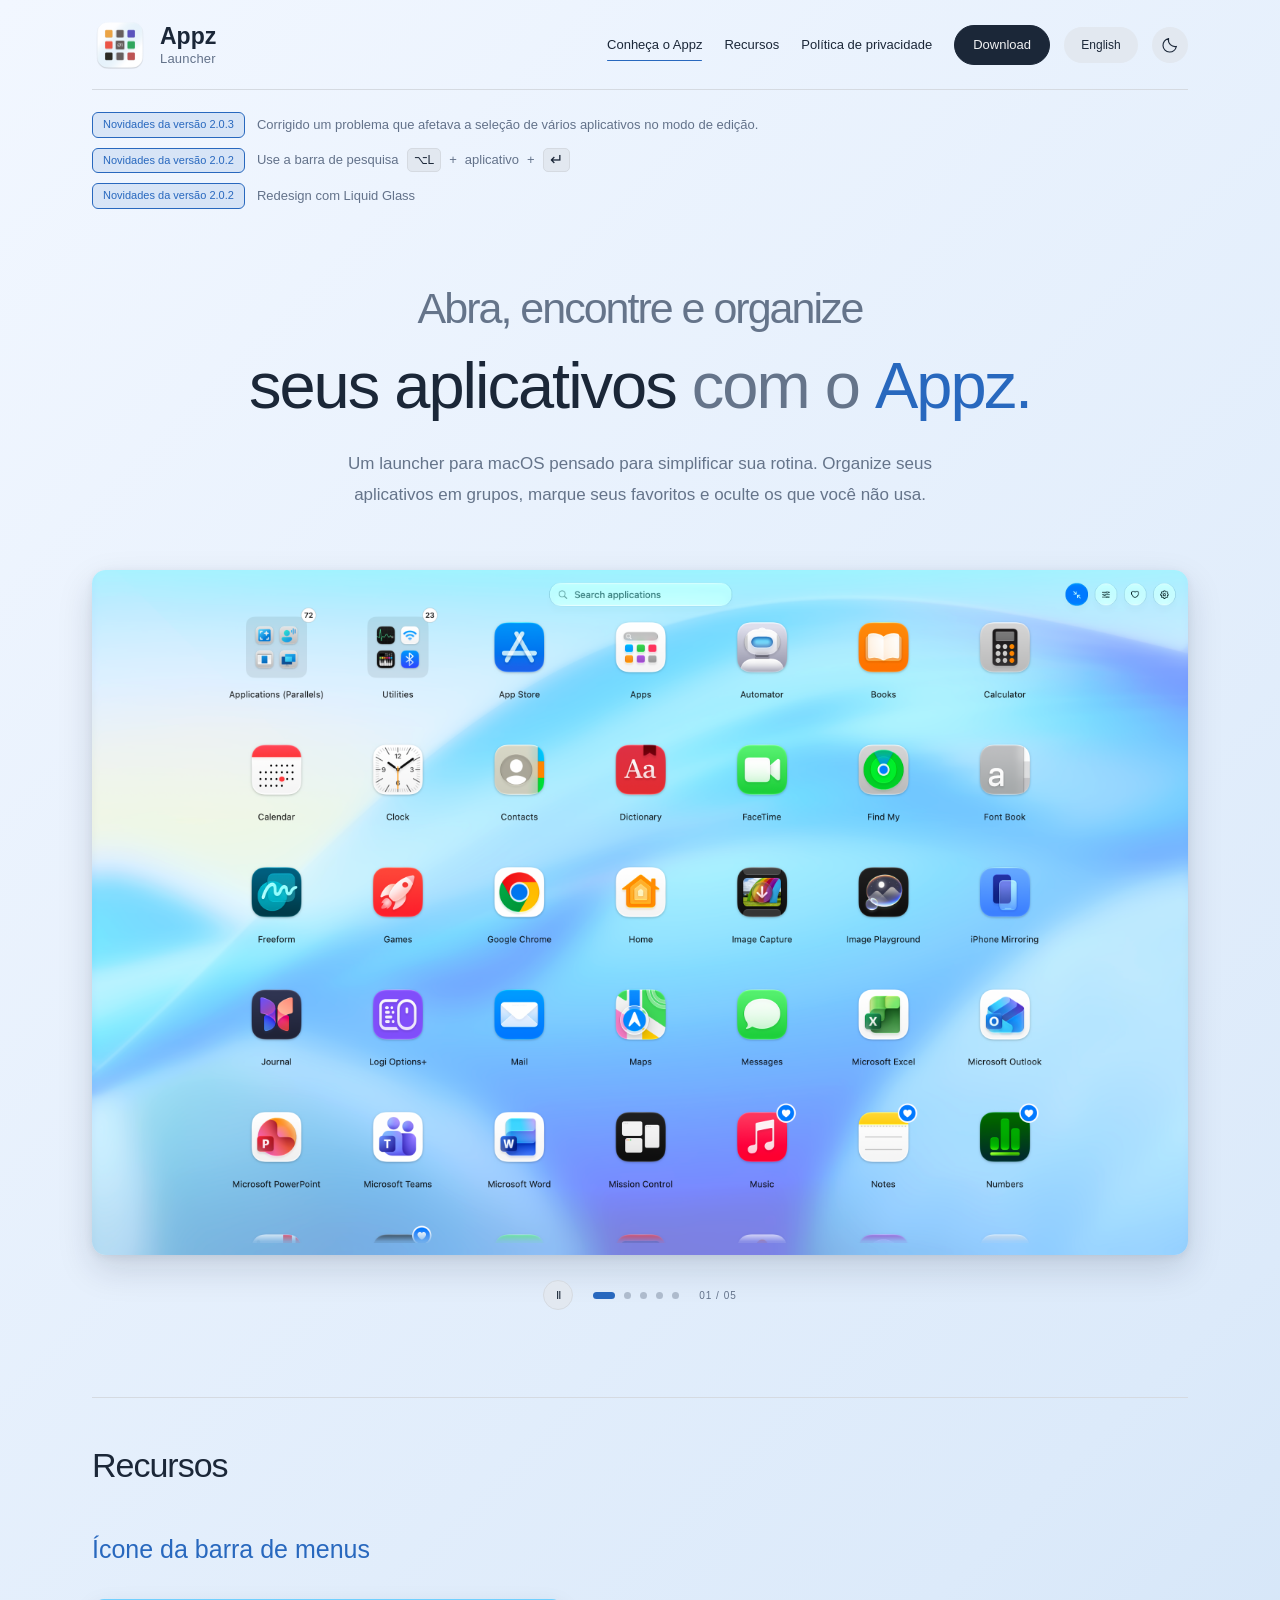
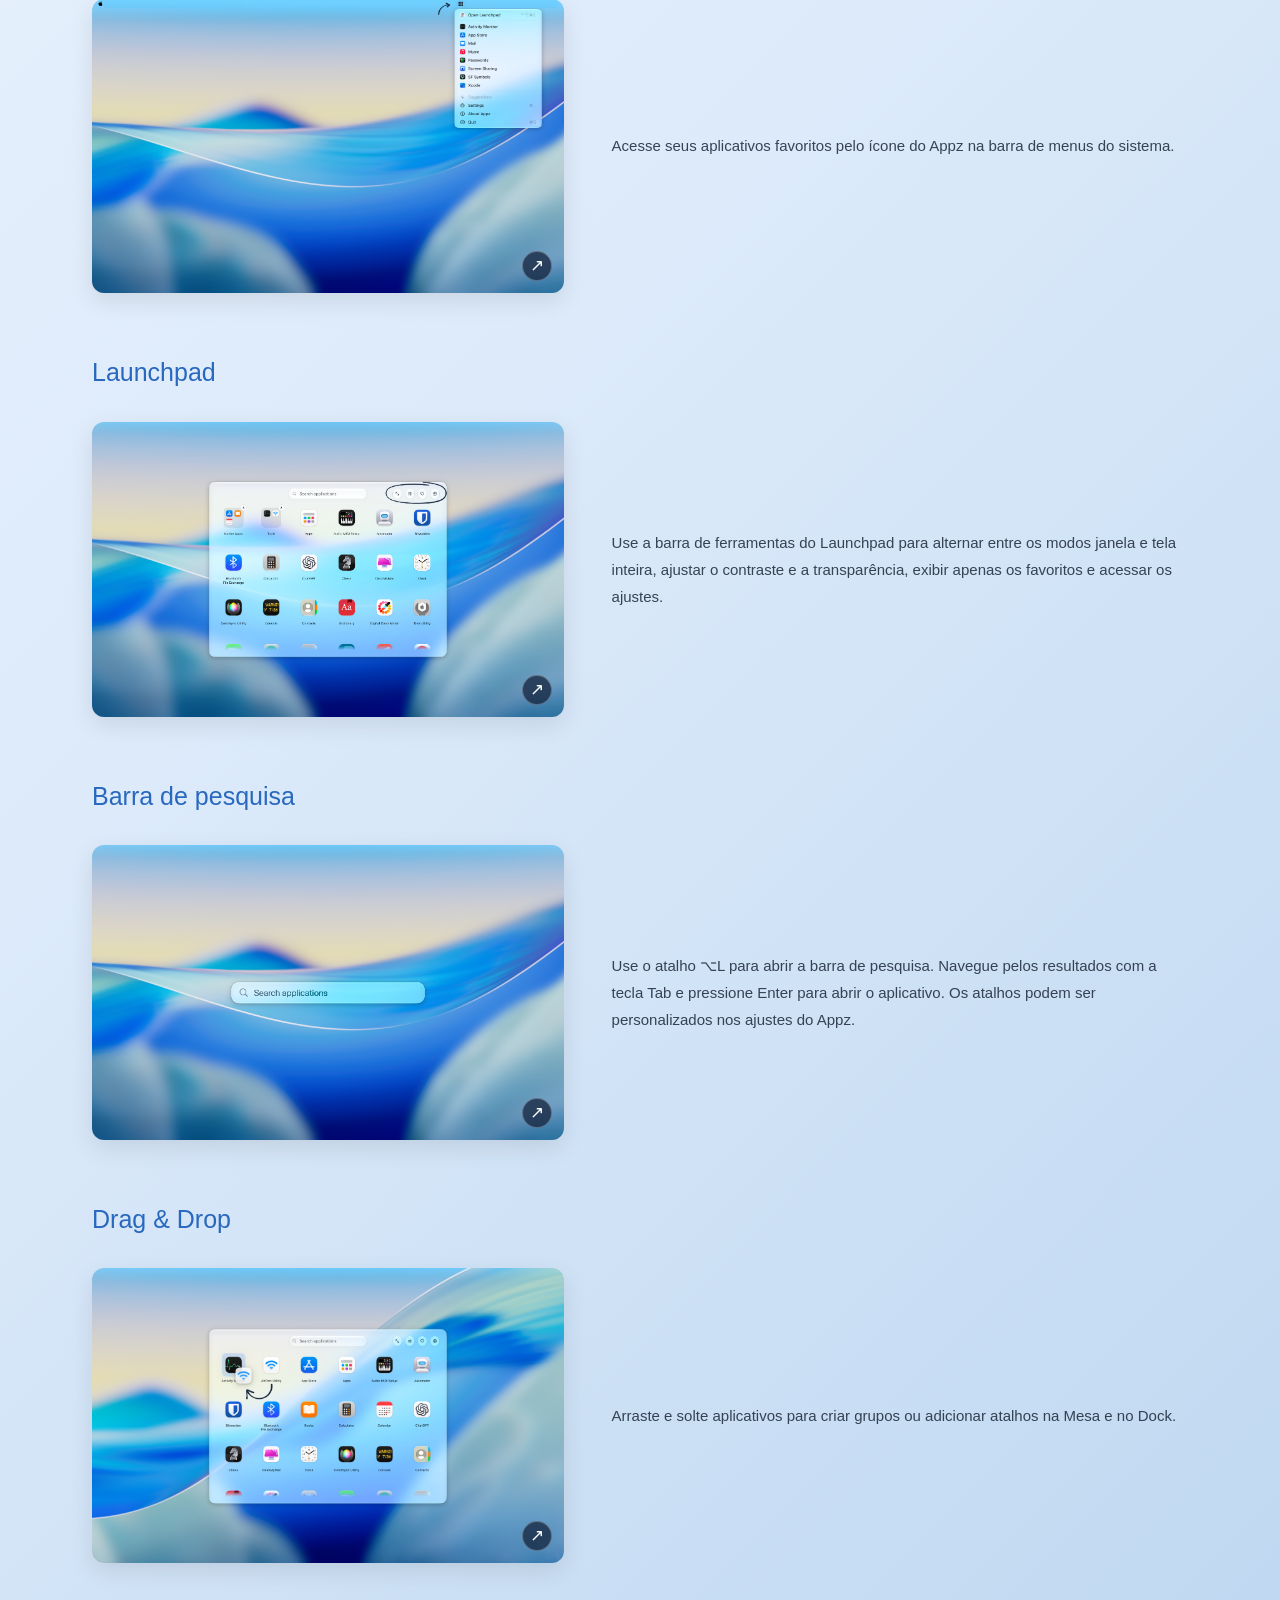
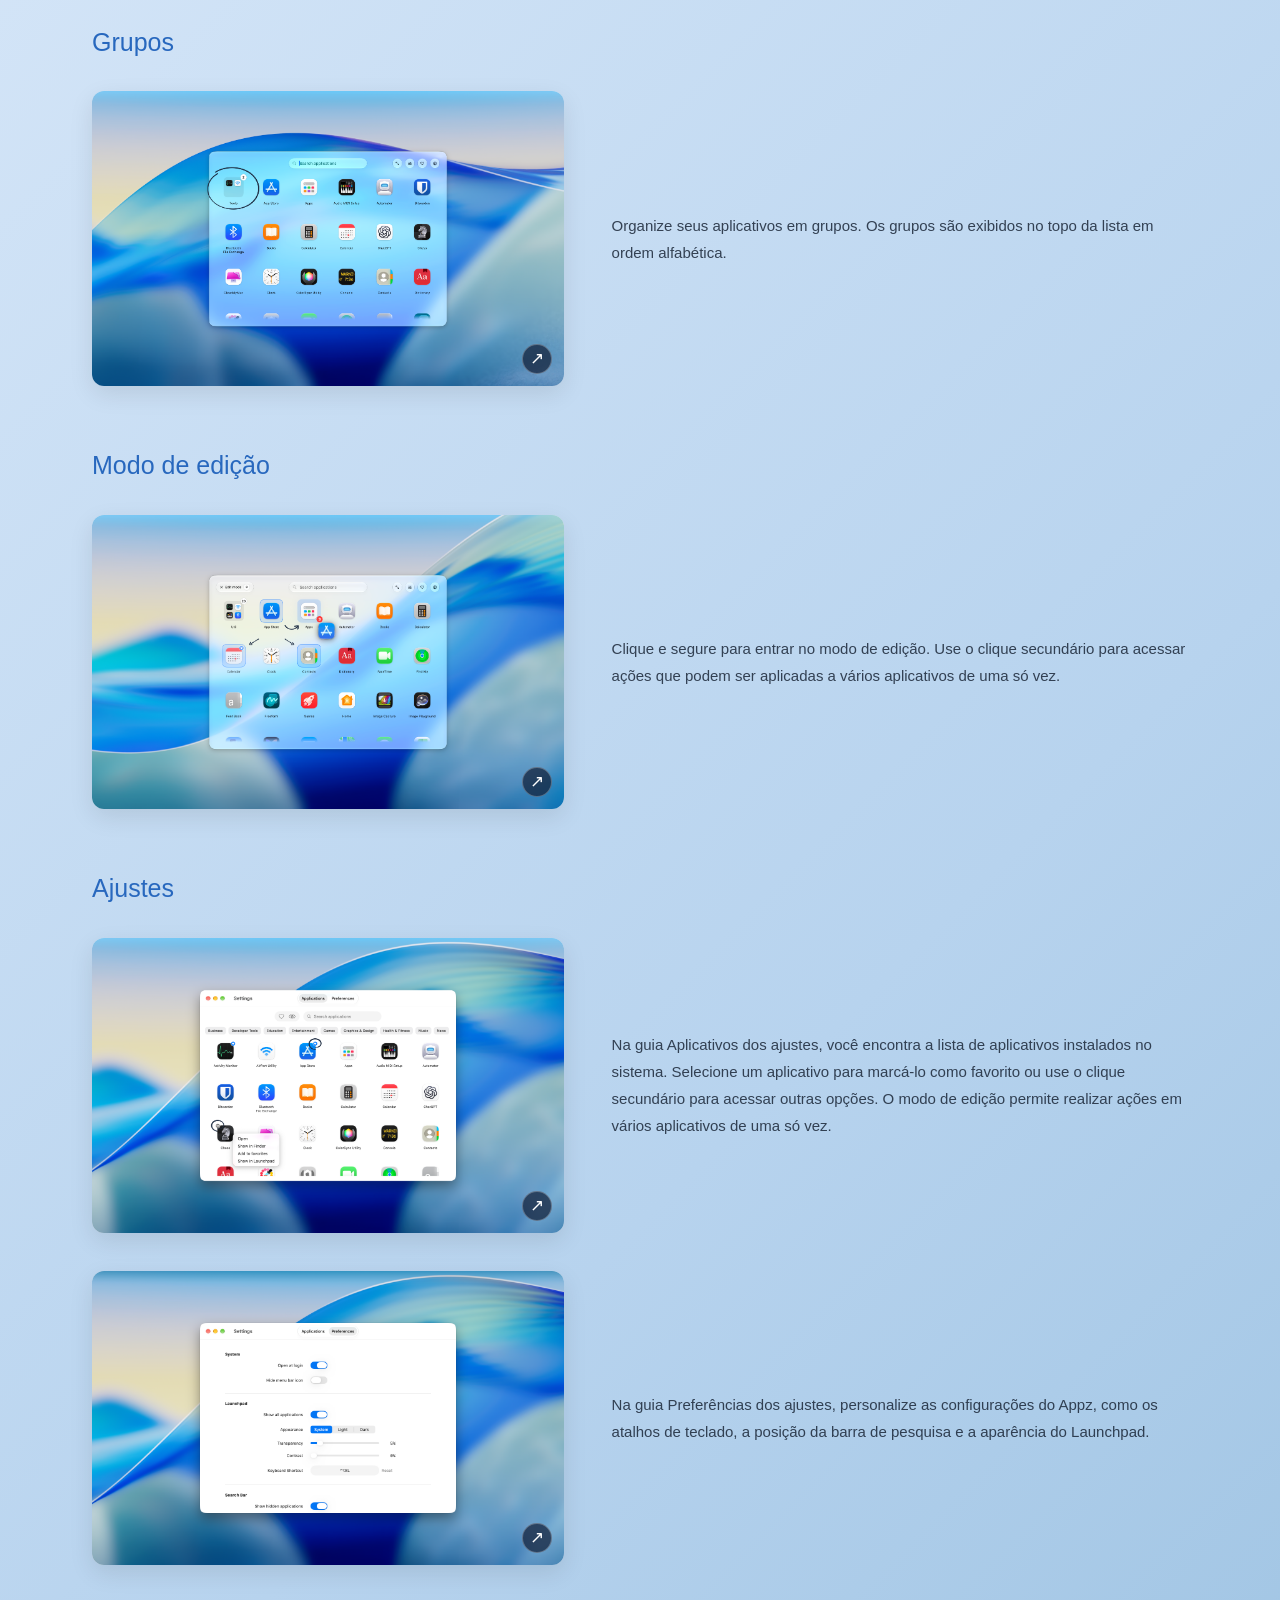
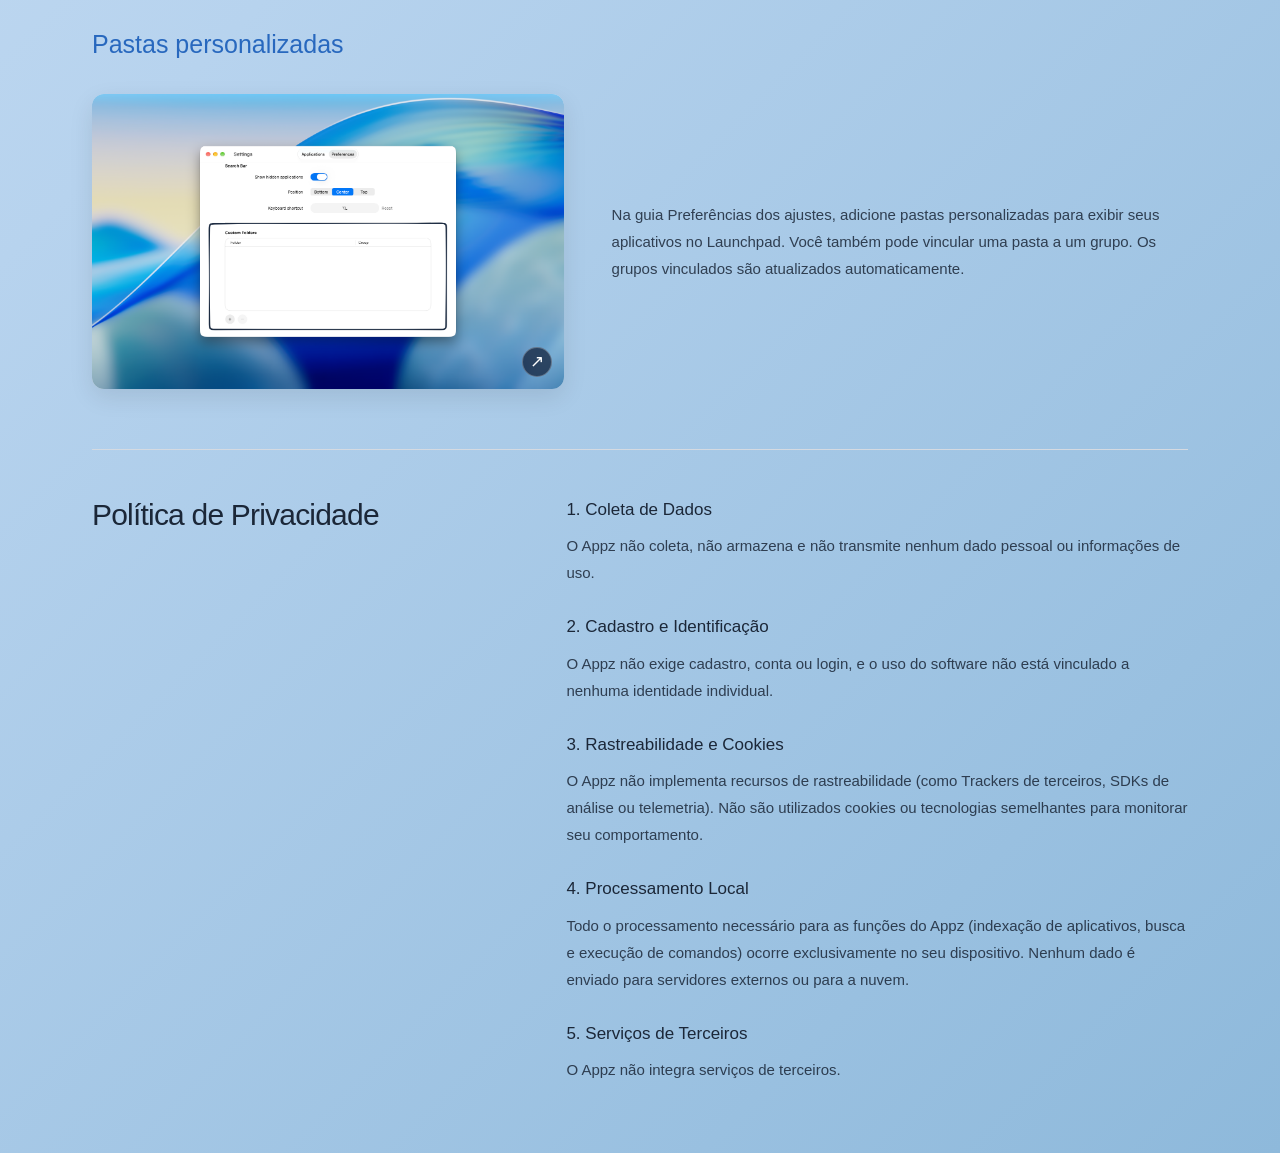
==== commit 5758177c: "Release 2.0.3" ====
--- a/index.html
+++ b/index.html
@@ -1,7 +1,7 @@
 <!doctype html>
 <html lang="pt-BR">
 <head>
-<meta charset="utf-8"><meta name="viewport" content="width=device-width,initial-scale=1"><meta name="theme-color" content="#0c1017"><meta name="description" content="Conheça o Appz, um launcher nativo em Swift para macOS. Seus aplicativos a um atalho de distância."><title>Appz — Abra, encontre e organize seus aplicativos.</title><link rel="icon" href="assets/appz-icon.png"><link rel="stylesheet" href="styles.css?v=release-rows-26"><script src="i18n.js?v=release-note-25"></script><script src="app.js?v=sheet-align-23"></script>
+<meta charset="utf-8"><meta name="viewport" content="width=device-width,initial-scale=1"><meta name="theme-color" content="#0c1017"><meta name="description" content="Conheça o Appz, um launcher nativo em Swift para macOS. Seus aplicativos a um atalho de distância."><title>Appz — Abra, encontre e organize seus aplicativos.</title><link rel="icon" href="assets/appz-icon.png"><link rel="stylesheet" href="styles.css?v=release-rows-26"><script src="i18n.js?v=release-203-27"></script><script src="app.js?v=sheet-align-23"></script>
 </head>
 <body>
 <a class="skip" href="#conheca">Pular para o conteúdo</a>
@@ -9,7 +9,8 @@
 <a class="brand" href="#conheca" aria-label="Appz, início"><img src="assets/appz-icon.png" alt="" width="56" height="56"><span class="brand-name"><strong>Appz</strong><span class="brand-subtitle">Launcher</span></span></a>
 <div class="nav-right"><nav aria-label="Navegação principal"><a href="#conheca" aria-current="page">Conheça o Appz</a><a href="#recursos">Recursos</a><a href="#privacidade">Política de privacidade</a><a href="https://apps.apple.com/br/app/appz/id6760345561?mt=12" target="_blank" rel="noopener noreferrer" aria-label="Download do Appz na App Store (abre em nova aba)">Download</a></nav><button class="language-toggle" type="button" aria-label="Switch to English" title="Switch to English"><span aria-hidden="true">English</span></button><button class="theme-toggle" type="button" aria-label="Ativar tema claro" title="Ativar tema claro"><svg class="sun" viewBox="0 0 24 24" fill="none" stroke="currentColor" stroke-width="1.5" aria-hidden="true"><circle cx="12" cy="12" r="4"/><path d="M12 2v2m0 16v2M2 12h2m16 0h2M5 5l1.5 1.5m11 11L19 19M5 19l1.5-1.5m11-11L19 5"/></svg><svg class="moon" viewBox="0 0 24 24" fill="none" stroke="currentColor" stroke-width="1.5" aria-hidden="true"><path d="M20.5 14A9 9 0 0 1 10 3.5 9 9 0 1 0 20.5 14Z"/></svg></button></div>
 </header>
-<div class="release-note wrap"><span class="release-tag">Novidades da versão 2.0.2</span><p><span>Use a barra de pesquisa</span> <span class="release-shortcut"><kbd>⌥L</kbd><span aria-hidden="true">+</span><span class="release-app">aplicativo</span><span aria-hidden="true">+</span><kbd class="return-key" aria-label="Enter">↵</kbd></span></p></div>
+<div class="release-note wrap"><span class="release-tag">Novidades da versão 2.0.3</span><p>Corrigido um problema que afetava a seleção de vários aplicativos no modo de edição.</p></div>
+<div class="release-note release-note-following wrap"><span class="release-tag">Novidades da versão 2.0.2</span><p><span>Use a barra de pesquisa</span> <span class="release-shortcut"><kbd>⌥L</kbd><span aria-hidden="true">+</span><span class="release-app">aplicativo</span><span aria-hidden="true">+</span><kbd class="return-key" aria-label="Enter">↵</kbd></span></p></div>
 <div class="release-note release-note-following wrap"><span class="release-tag">Novidades da versão 2.0.2</span><p>Redesign com Liquid Glass</p></div>
 
 <main>
